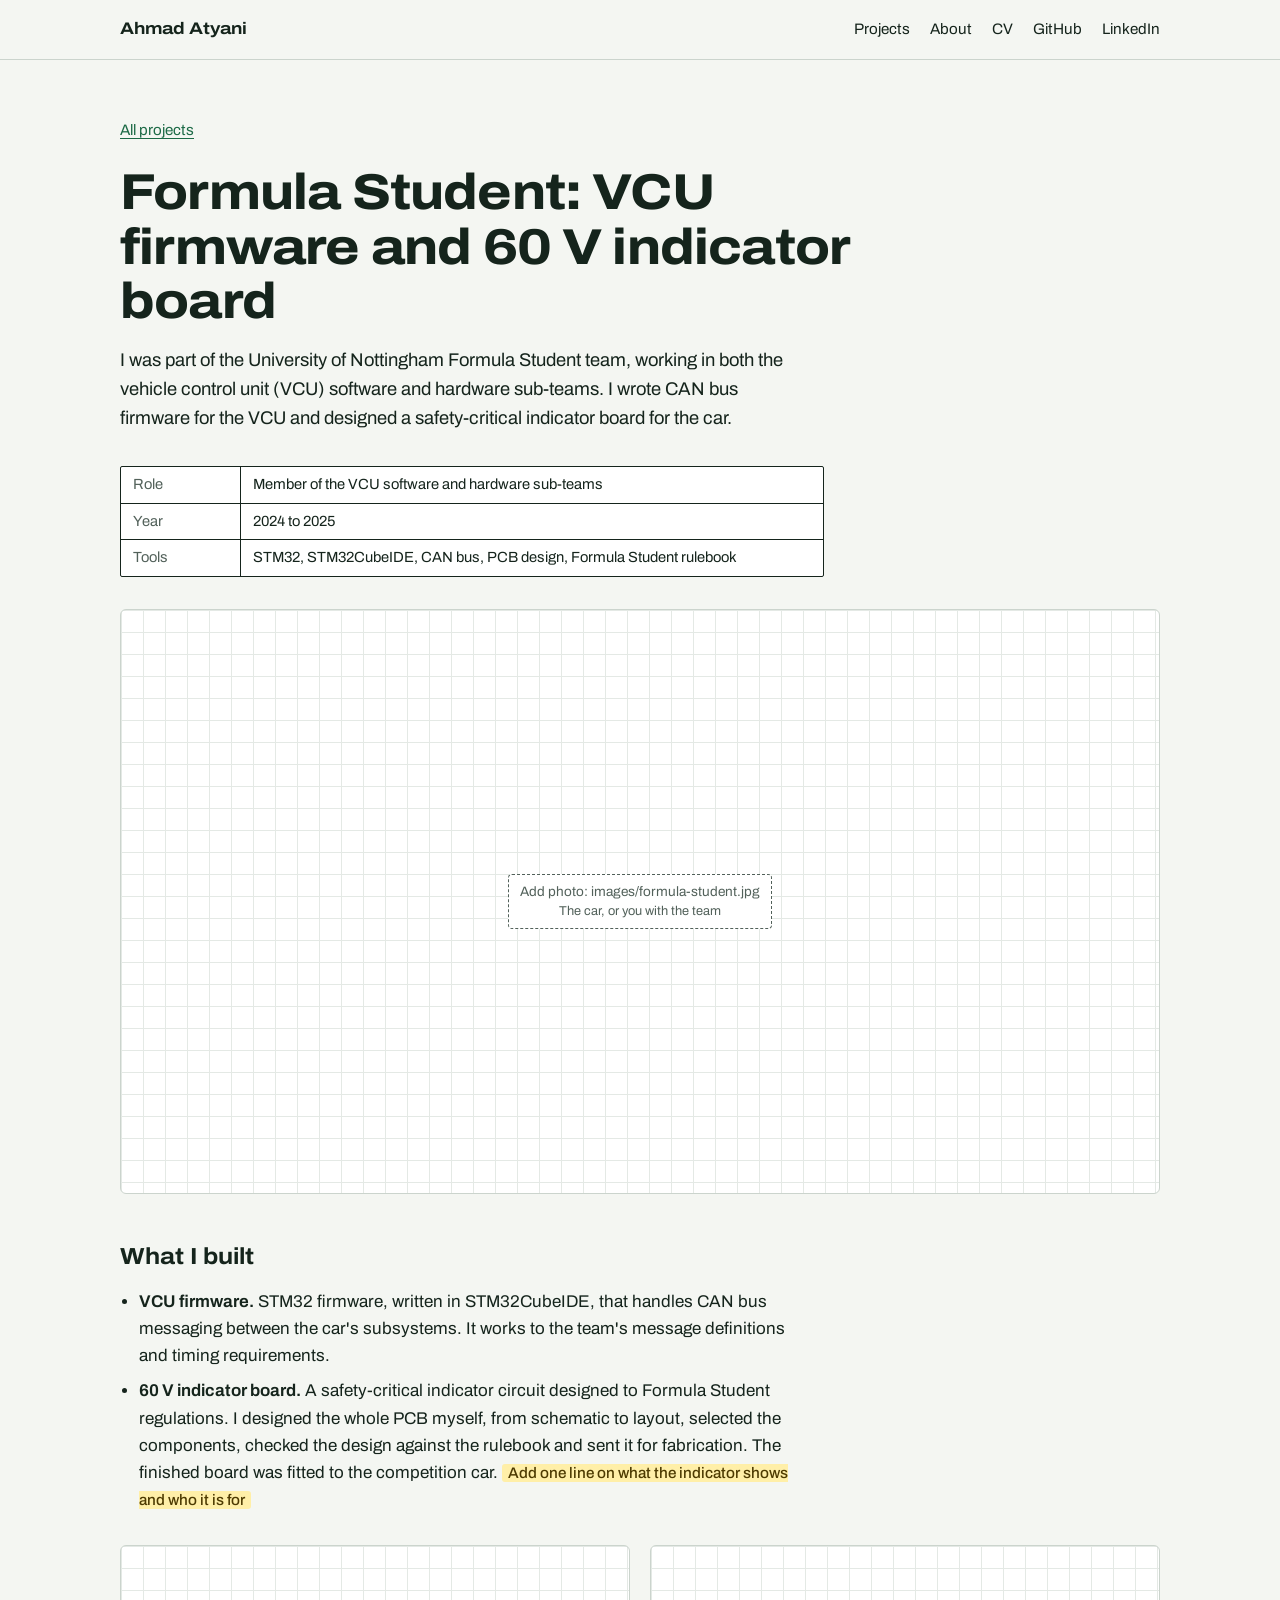
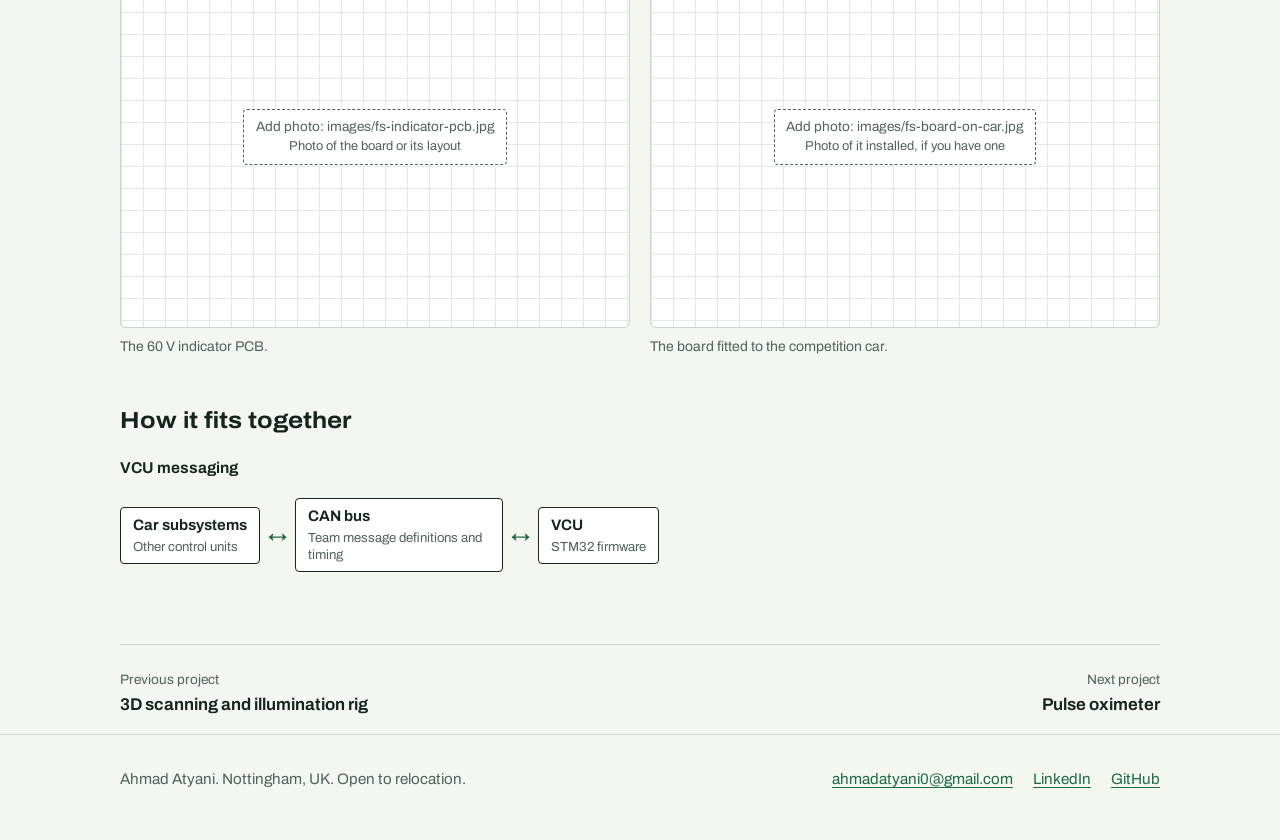
==== projects/formula-student.html @ e2ed50bc "Add files via upload" ====
<!doctype html>
<html lang="en-GB">
<head>
<meta charset="utf-8">
<meta name="viewport" content="width=device-width, initial-scale=1">
<title>Formula Student: VCU firmware and 60 V indicator board | Ahmad Atyani</title>
<meta name="description" content="CAN bus firmware for the vehicle control unit, and a safety-critical 60 V indicator PCB I designed that was fitted to the competition car.">
<link rel="icon" href="data:image/svg+xml,%3Csvg xmlns='http://www.w3.org/2000/svg' viewBox='0 0 32 32'%3E%3Crect width='32' height='32' rx='6' fill='%231C6A46'/%3E%3Ctext x='16' y='21.5' font-family='Arial,sans-serif' font-size='15' font-weight='700' text-anchor='middle' fill='white'%3EAA%3C/text%3E%3C/svg%3E">
<link rel="preconnect" href="https://fonts.googleapis.com">
<link rel="preconnect" href="https://fonts.gstatic.com" crossorigin>
<link rel="stylesheet" href="https://fonts.googleapis.com/css2?family=Archivo:wdth,wght@62..125,100..900&amp;display=swap">
<link rel="stylesheet" href="../style.css">
</head>
<body>
<a class="skip" href="#main">Skip to content</a>
<header class="site-head">
  <div class="wrap">
    <a class="brand" href="../index.html">Ahmad Atyani</a>
    <nav aria-label="Main">
      <ul class="nav">
        <li><a href="../index.html#projects">Projects</a></li>
        <li><a href="../index.html#about">About</a></li>
        <li><a href="../cv.pdf">CV</a></li>
        <li><a href="https://github.com/YOUR-USERNAME">GitHub</a></li>
        <li><a href="https://www.linkedin.com/in/ahmadatyani">LinkedIn</a></li>
      </ul>
    </nav>
  </div>
</header>
<main id="main">

<article class="project">
  <header class="project-head">
    <div class="wrap">
      <a class="back" href="../index.html#projects">All projects</a>
      <h1>Formula Student: VCU firmware and 60 V indicator board</h1>
      <p class="lead">I was part of the University of Nottingham Formula Student team, working in both the vehicle control unit (VCU) software and hardware sub-teams. I wrote CAN bus firmware for the VCU and designed a safety-critical indicator board for the car.</p>
      <dl class="tblock"><dt>Role</dt><dd>Member of the VCU software and hardware sub-teams</dd><dt>Year</dt><dd>2024 to 2025</dd><dt>Tools</dt><dd>STM32, STM32CubeIDE, CAN bus, PCB design, Formula Student rulebook</dd></dl>
    </div>
  </header>
  <div class="wrap">
    <figure class="fig hero-fig"><div class="shot" style="--ar:16/9"><img src="../images/formula-student.jpg" alt="Formula Student VCU and 60 V indicator board" onerror="this.parentElement.classList.add('missing');this.remove()"><div class="ph"><span>Add photo: images/formula-student.jpg<small>The car, or you with the team</small></span></div></div></figure>
    <div class="prose">

<h2>What I built</h2>
<ul>
  <li><strong>VCU firmware.</strong> STM32 firmware, written in STM32CubeIDE, that handles CAN bus messaging
  between the car's subsystems. It works to the team's message definitions and timing requirements.</li>
  <li><strong>60 V indicator board.</strong> A safety-critical indicator circuit designed to Formula Student
  regulations. I designed the whole PCB myself, from schematic to layout, selected the components, checked the
  design against the rulebook and sent it for fabrication. The finished board was fitted to the competition car.
  <mark class="todo">Add one line on what the indicator shows and who it is for</mark></li>
</ul>
<div class="figs">
  <figure class="fig"><div class="shot" style="--ar:4/3"><img src="../images/fs-indicator-pcb.jpg" alt="The 60 V indicator PCB" loading="lazy" onerror="this.parentElement.classList.add('missing');this.remove()"><div class="ph"><span>Add photo: images/fs-indicator-pcb.jpg<small>Photo of the board or its layout</small></span></div></div><figcaption>The 60 V indicator PCB.</figcaption></figure>
  <figure class="fig"><div class="shot" style="--ar:4/3"><img src="../images/fs-board-on-car.jpg" alt="The indicator board fitted to the car" loading="lazy" onerror="this.parentElement.classList.add('missing');this.remove()"><div class="ph"><span>Add photo: images/fs-board-on-car.jpg<small>Photo of it installed, if you have one</small></span></div></div><figcaption>The board fitted to the competition car.</figcaption></figure>
</div>
<h2>How it fits together</h2>
<div class="diagram"><p class="chain-label">VCU messaging</p><ol class="chain two-way"><li><div class="node"><b>Car subsystems</b><span>Other control units</span></div></li><li><div class="node"><b>CAN bus</b><span>Team message definitions and timing</span></div></li><li><div class="node"><b>VCU</b><span>STM32 firmware</span></div></li></ol></div>

    </div>
    <nav class="pager" aria-label="More projects"><a href="scanning-rig.html"><small>Previous project</small>3D scanning and illumination rig</a><a class="next" href="pulse-oximeter.html"><small>Next project</small>Pulse oximeter</a></nav>
  </div>
</article>
</main>
<footer class="site-foot">
  <div class="wrap">
    <p>Ahmad Atyani. Nottingham, UK. Open to relocation.</p>
    <p class="foot-links">
      <a href="mailto:ahmadatyani0@gmail.com">ahmadatyani0@gmail.com</a>
      <a href="https://www.linkedin.com/in/ahmadatyani">LinkedIn</a>
      <a href="https://github.com/YOUR-USERNAME">GitHub</a>
    </p>
  </div>
</footer>
</body>
</html>
---- style.css ----
/* Ahmad Atyani portfolio
   Palette: drawing-paper white, solder-mask green, ink.
   Signature element: the title block (like the one on an engineering drawing) on every project. */

:root {
  --paper: #F4F6F2;
  --surface: #FFFFFF;
  --ink: #15241C;
  --muted: #52615A;
  --rule: #CBD4CD;
  --grid: #E4E9E5;
  --mask: #1C6A46;
  --mask-tint: #DDEDE3;
  --on-mask: #FFFFFF;
  --todo-bg: #FFEFA8;
  --todo-ink: #4D3A00;
  --wrap: 1080px;
  color-scheme: light dark;
}

@media (prefers-color-scheme: dark) {
  :root {
    --paper: #0D1510;
    --surface: #132019;
    --ink: #E3EBE5;
    --muted: #9BAAA2;
    --rule: #2C3C33;
    --grid: #1A2820;
    --mask: #74CC9C;
    --mask-tint: #173024;
    --on-mask: #0D1510;
    --todo-bg: #4B3C05;
    --todo-ink: #FFE7A0;
  }
}

*, *::before, *::after { box-sizing: border-box; }
html { -webkit-text-size-adjust: 100%; scroll-padding-top: 1rem; }

body {
  margin: 0;
  background: var(--paper);
  color: var(--ink);
  font-family: "Archivo", system-ui, -apple-system, "Segoe UI", sans-serif;
  font-size: 1.0625rem;
  line-height: 1.6;
}

img { display: block; max-width: 100%; }

a { color: var(--mask); text-underline-offset: 0.18em; text-decoration-thickness: 1px; }
a:hover { text-decoration-thickness: 2px; }
:focus-visible { outline: 2px solid var(--mask); outline-offset: 3px; border-radius: 2px; }

.wrap { max-width: var(--wrap); margin: 0 auto; padding: 0 1.25rem; }

.skip { position: absolute; left: -9999px; }
.skip:focus { left: 1rem; top: 1rem; z-index: 10; background: var(--surface); padding: 0.5rem 0.75rem; }

mark.todo {
  background: var(--todo-bg);
  color: var(--todo-ink);
  padding: 0.05rem 0.35rem;
  border-radius: 3px;
  font-size: 0.9em;
  font-weight: 500;
}

/* Header and footer */

.site-head { border-bottom: 1px solid var(--rule); }
.site-head .wrap {
  display: flex;
  flex-wrap: wrap;
  align-items: baseline;
  justify-content: space-between;
  gap: 0.5rem 1.5rem;
  padding-top: 1rem;
  padding-bottom: 1rem;
}
.brand {
  color: var(--ink);
  text-decoration: none;
  font-weight: 700;
  font-stretch: 115%;
  font-size: 1.05rem;
}
.nav { display: flex; flex-wrap: wrap; gap: 0.25rem 1.25rem; margin: 0; padding: 0; list-style: none; font-size: 0.95rem; }
.nav a { color: var(--ink); text-decoration: none; }
.nav a:hover { color: var(--mask); text-decoration: underline; }

.site-foot { border-top: 1px solid var(--rule); padding: 2rem 0 3rem; color: var(--muted); font-size: 0.95rem; }
.site-foot .wrap { display: flex; flex-wrap: wrap; justify-content: space-between; gap: 0.5rem 2rem; }
.site-foot p { margin: 0; }
.foot-links { display: flex; flex-wrap: wrap; gap: 0.25rem 1.25rem; }

/* Hero */

.hero { padding: clamp(3rem, 9vw, 6.5rem) 0 clamp(2.5rem, 6vw, 4rem); }
.hero h1 {
  margin: 0 0 1.5rem;
  max-width: 19ch;
  font-size: clamp(2.15rem, 5.4vw, 3.9rem);
  line-height: 1.06;
  font-weight: 760;
  font-stretch: 112%;
  letter-spacing: -0.018em;
}
.hero .intro { margin: 0 0 0.6rem; max-width: 58ch; font-size: 1.15rem; }
.hero .where { margin: 0 0 1.75rem; color: var(--muted); }

.actions { display: flex; flex-wrap: wrap; gap: 0.75rem; }
.btn {
  display: inline-block;
  padding: 0.6rem 1.1rem;
  border: 1.5px solid var(--ink);
  border-radius: 4px;
  color: var(--ink);
  text-decoration: none;
  font-weight: 600;
}
.btn:hover { background: var(--surface); }
.btn.primary { background: var(--mask); border-color: var(--mask); color: var(--on-mask); }
.btn.primary:hover { filter: brightness(1.08); }

/* Sections */

.section { padding: clamp(2.5rem, 6vw, 4rem) 0; border-top: 1px solid var(--rule); }
.section h2 {
  margin: 0 0 1.75rem;
  font-size: 1.75rem;
  line-height: 1.2;
  font-weight: 720;
  font-stretch: 112%;
  letter-spacing: -0.01em;
}

/* Images, with a drafting-grid placeholder until the photo is added */

.shot {
  position: relative;
  overflow: hidden;
  border: 1px solid var(--rule);
  border-radius: 6px;
  background: var(--surface);
}
.shot img { width: 100%; aspect-ratio: var(--ar, 16/10); object-fit: cover; }
.shot .ph { display: none; }
.shot.missing {
  aspect-ratio: var(--ar, 16/10);
  background-image:
    linear-gradient(var(--grid) 1px, transparent 1px),
    linear-gradient(90deg, var(--grid) 1px, transparent 1px);
  background-size: 22px 22px;
}
.shot.missing .ph {
  position: absolute;
  inset: 0;
  display: flex;
  align-items: center;
  justify-content: center;
  padding: 1rem;
  text-align: center;
}
.ph span {
  max-width: 22rem;
  padding: 0.45rem 0.7rem;
  border: 1px dashed var(--muted);
  border-radius: 4px;
  background: var(--surface);
  color: var(--muted);
  font-size: 0.85rem;
  line-height: 1.4;
}
.ph small { display: block; margin-top: 0.15rem; font-size: 0.8rem; }

a.card-img { display: block; color: inherit; }
a.card-img:hover .shot { border-color: var(--mask); }

/* Title block: the one memorable element */

.tblock {
  display: grid;
  grid-template-columns: 7.5rem minmax(0, 1fr);
  margin: 0;
  max-width: 44rem;
  border: 1.5px solid var(--ink);
  border-radius: 2px;
  background: var(--surface);
  font-size: 0.92rem;
  line-height: 1.45;
}
.tblock dt, .tblock dd { margin: 0; padding: 0.45rem 0.75rem; border-bottom: 1px solid var(--ink); }
.tblock dt { border-right: 1px solid var(--ink); color: var(--muted); }
.tblock dt:last-of-type, .tblock dd:last-of-type { border-bottom: 0; }
.tblock.compact { grid-template-columns: 5.75rem minmax(0, 1fr); font-size: 0.85rem; }
.tblock.compact dt, .tblock.compact dd { padding: 0.32rem 0.6rem; }

.status {
  display: inline-block;
  margin-left: 0.6rem;
  padding: 0.1rem 0.55rem;
  border-radius: 999px;
  background: var(--mask-tint);
  color: var(--mask);
  font-size: 0.78rem;
  font-weight: 600;
  font-stretch: 100%;
  letter-spacing: 0;
  vertical-align: 0.3em;
  white-space: nowrap;
}

/* Projects on the homepage */

.feature {
  display: grid;
  grid-template-columns: minmax(0, 1.35fr) minmax(0, 1fr);
  gap: 2rem 2.5rem;
  align-items: center;
  margin-bottom: 3rem;
  padding-bottom: 3rem;
  border-bottom: 1px solid var(--rule);
}
.feature-text h3 {
  margin: 0 0 0.6rem;
  font-size: clamp(1.5rem, 3vw, 2rem);
  line-height: 1.15;
  font-weight: 720;
  font-stretch: 110%;
}
.feature-text > p { margin: 0 0 1.25rem; color: var(--muted); }
.kicker { margin: 0 0 0.4rem; color: var(--mask); font-weight: 600; font-size: 0.95rem; }
.feature-text .kicker { color: var(--mask); margin-bottom: 0.4rem; }
.feature-text .more { margin: 1.25rem 0 0; }
.feature h3 a, .card h3 a { color: var(--ink); text-decoration: none; }
.feature h3 a:hover, .card h3 a:hover { color: var(--mask); text-decoration: underline; }

.grid { display: grid; grid-template-columns: repeat(2, minmax(0, 1fr)); gap: 3rem 2.25rem; }
.card h3 { margin: 1rem 0 0.4rem; font-size: 1.25rem; line-height: 1.25; font-weight: 700; font-stretch: 106%; }
.card > p { margin: 0 0 1rem; color: var(--muted); }

.minor { display: grid; grid-template-columns: repeat(2, minmax(0, 1fr)); gap: 1.25rem 2.5rem; margin: 0; }
.minor div { padding-top: 0.75rem; border-top: 1px solid var(--rule); }
.minor dt { font-weight: 650; }
.minor dd { margin: 0.2rem 0 0; color: var(--muted); font-size: 0.95rem; }

.about { display: grid; grid-template-columns: minmax(0, 1.25fr) minmax(0, 1fr); gap: 1rem 3rem; }
.about-text p { max-width: 62ch; }
.facts { margin: 3.4rem 0 0; }
.facts dt { margin-top: 1rem; font-weight: 650; }
.facts dt:first-child { margin-top: 0; }
.facts dd { margin: 0.15rem 0 0; color: var(--muted); }

/* Project pages */

.project-head { padding: clamp(2rem, 5vw, 3.5rem) 0 2rem; }
.back { display: inline-block; margin-bottom: 1.5rem; font-size: 0.95rem; }
.project-head h1 {
  margin: 0 0 1rem;
  max-width: 24ch;
  font-size: clamp(2rem, 4.6vw, 3.15rem);
  line-height: 1.08;
  font-weight: 760;
  font-stretch: 112%;
  letter-spacing: -0.016em;
}
.lead { margin: 0 0 2rem; max-width: 62ch; font-size: 1.15rem; }

.fig { margin: 0; }
.fig figcaption { margin-top: 0.5rem; color: var(--muted); font-size: 0.875rem; }
.hero-fig { margin-bottom: 1rem; }
.figs { display: grid; grid-template-columns: repeat(2, minmax(0, 1fr)); gap: 1.25rem; margin: 2rem 0 0.5rem; }

.prose > h2 {
  margin: 3rem 0 0.9rem;
  font-size: 1.45rem;
  line-height: 1.25;
  font-weight: 700;
  font-stretch: 110%;
}
.prose > p, .prose > ul { max-width: 68ch; }
.prose > ul { padding-left: 1.2rem; }
.prose li { margin: 0.5rem 0; }
.prose li strong { font-weight: 650; }
.prose .note { color: var(--muted); }
.links { list-style: none; padding-left: 0 !important; }

table.results { width: 100%; max-width: 44rem; border-collapse: collapse; font-size: 0.97rem; }
table.results th, table.results td { padding: 0.6rem 0.75rem 0.6rem 0; border-bottom: 1px solid var(--rule); text-align: left; vertical-align: top; }
table.results th { width: 55%; font-weight: 500; color: var(--muted); }
table.results td { font-weight: 650; font-variant-numeric: tabular-nums; }

/* Block diagrams */

.diagram { margin: 1.25rem 0 1.5rem; }
.chain-label { margin: 0 0 0.6rem; font-weight: 650; font-size: 0.98rem; }
.chain { display: flex; flex-wrap: wrap; align-items: center; row-gap: 0.75rem; margin: 0; padding: 0; list-style: none; }
.chain > li { display: flex; align-items: center; }
.chain > li:not(:last-child)::after { content: "\2192"; padding: 0 0.5rem; color: var(--mask); font-size: 1.2rem; line-height: 1; }
.chain.two-way > li:not(:last-child)::after { content: "\2194"; }
.node {
  max-width: 13rem;
  padding: 0.5rem 0.75rem;
  border: 1.5px solid var(--ink);
  border-radius: 4px;
  background: var(--surface);
  line-height: 1.3;
}
.node b { display: block; font-size: 0.95rem; font-weight: 650; }
.node span { display: block; margin-top: 0.15rem; color: var(--muted); font-size: 0.82rem; }

.pager {
  display: flex;
  flex-wrap: wrap;
  justify-content: space-between;
  gap: 1rem;
  margin-top: 4rem;
  padding: 1.5rem 0 1rem;
  border-top: 1px solid var(--rule);
}
.pager a { text-decoration: none; font-weight: 650; color: var(--ink); }
.pager a:hover { color: var(--mask); text-decoration: underline; }
.pager small { display: block; color: var(--muted); font-weight: 400; font-size: 0.85rem; }
.pager .next { text-align: right; margin-left: auto; }

/* Narrow screens */

@media (max-width: 820px) {
  .feature { grid-template-columns: 1fr; }
  .about { grid-template-columns: 1fr; }
  .facts { margin-top: 0.5rem; }
}

@media (max-width: 680px) {
  .grid, .minor, .figs { grid-template-columns: 1fr; }
  .tblock { grid-template-columns: 6rem minmax(0, 1fr); }
  .chain { flex-direction: column; align-items: flex-start; row-gap: 0; }
  .chain > li { flex-direction: column; align-items: flex-start; }
  .chain > li:not(:last-child)::after { content: "\2193"; padding: 0.3rem 0 0.3rem 1.1rem; }
  .chain.two-way > li:not(:last-child)::after { content: "\2195"; }
  .node { max-width: none; }
  .pager .next { text-align: left; margin-left: 0; }
}
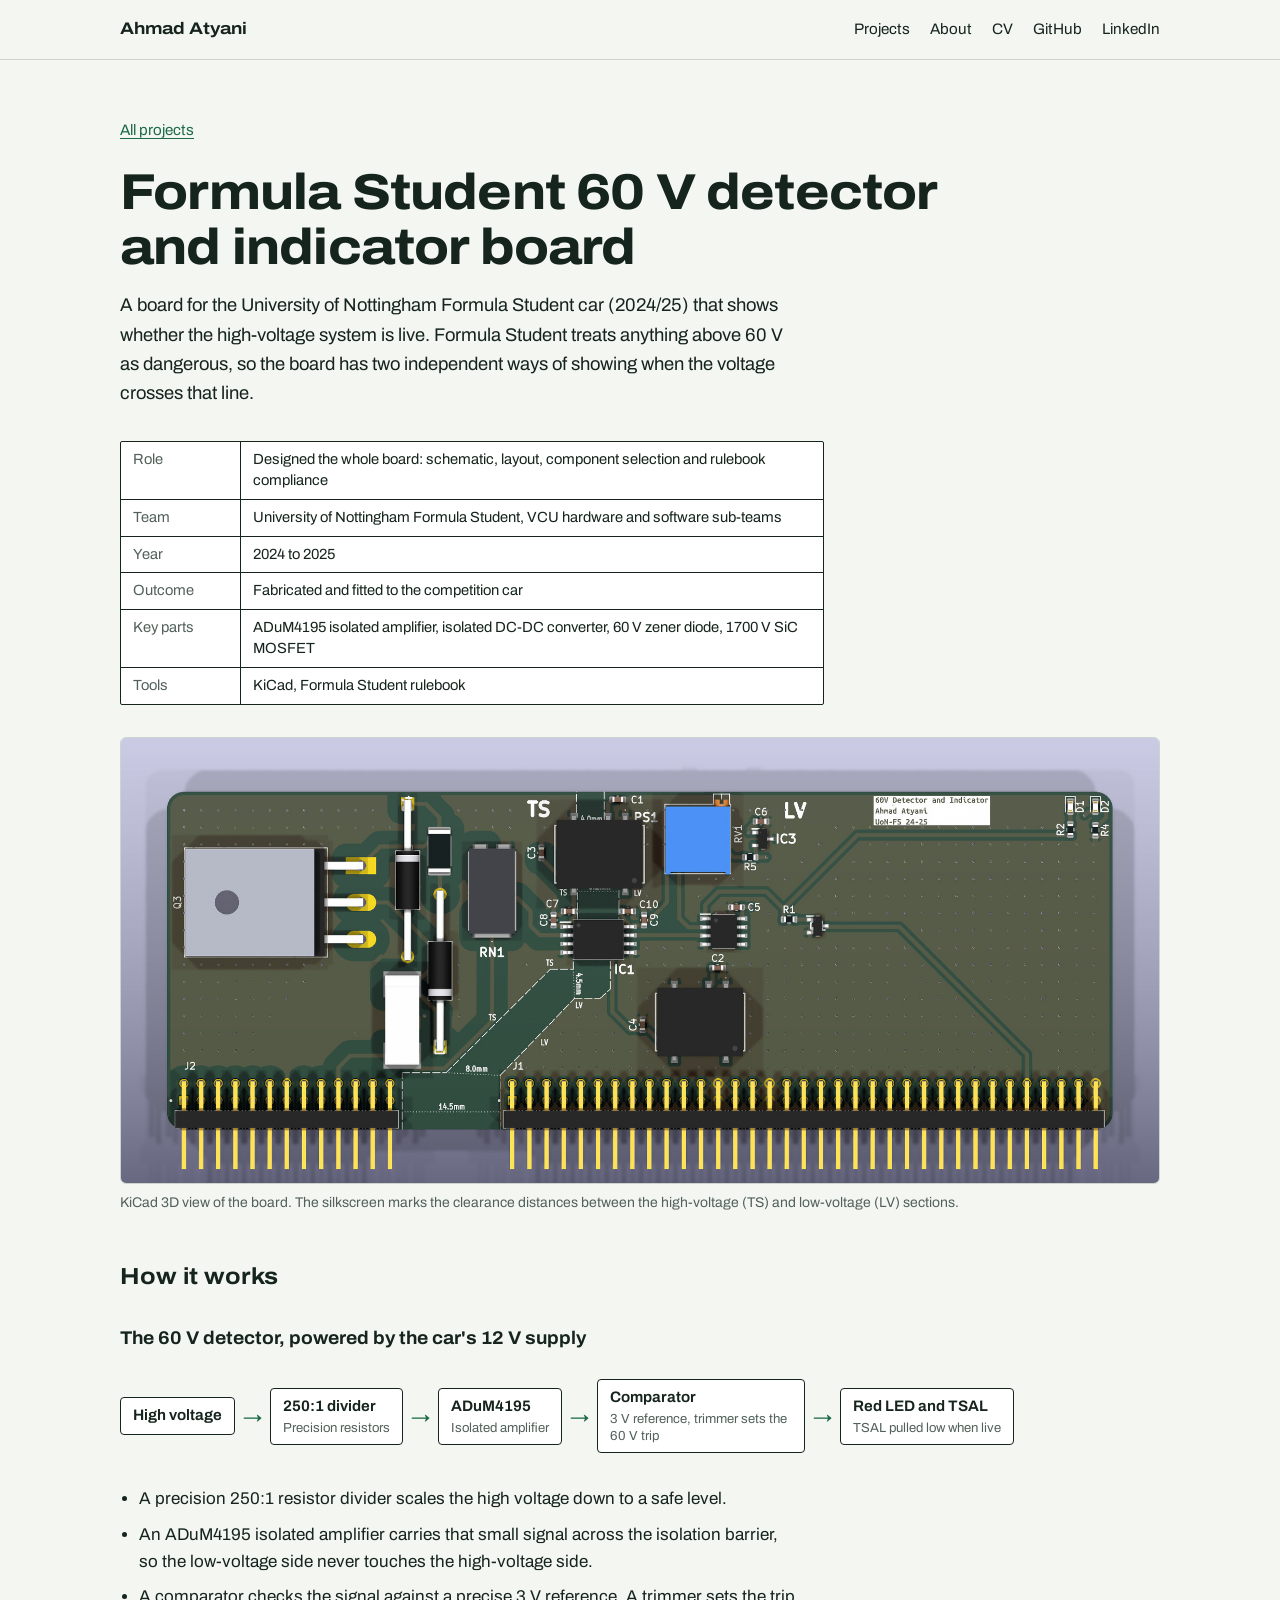
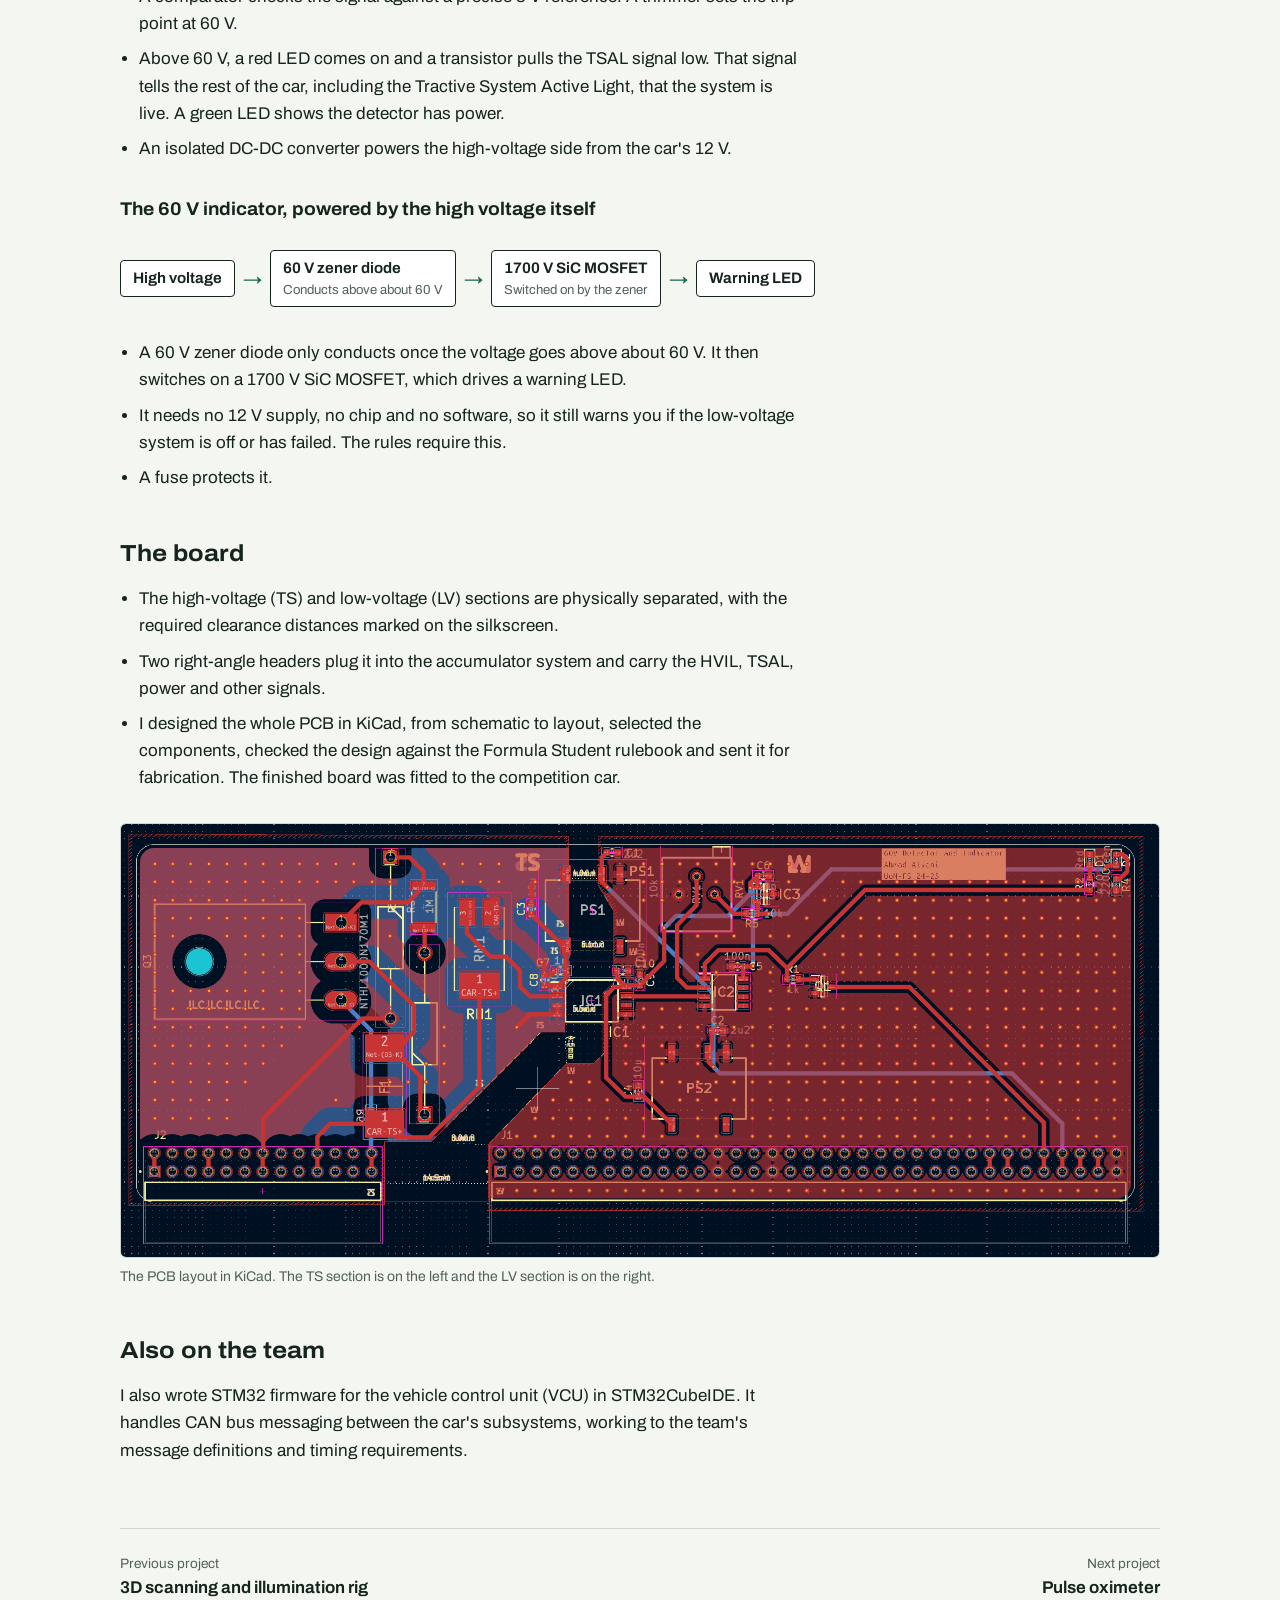
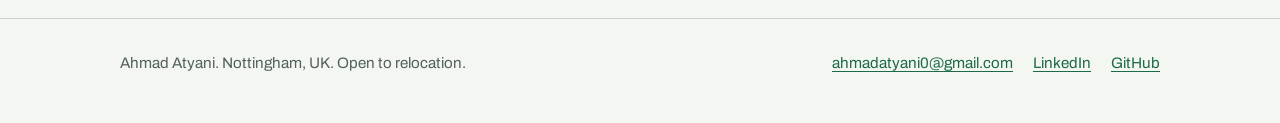
==== commit c2261b35: "Add Formula Student board write-up and images Co-Authored-By: Claude Opus 5.5 <noreply@anthropic.com" ====
--- a/projects/formula-student.html
+++ b/projects/formula-student.html
@@ -3,8 +3,8 @@
 <head>
 <meta charset="utf-8">
 <meta name="viewport" content="width=device-width, initial-scale=1">
-<title>Formula Student: VCU firmware and 60 V indicator board | Ahmad Atyani</title>
-<meta name="description" content="CAN bus firmware for the vehicle control unit, and a safety-critical 60 V indicator PCB I designed that was fitted to the competition car.">
+<title>Formula Student 60&nbsp;V detector and indicator board | Ahmad Atyani</title>
+<meta name="description" content="A board that shows whether the car's high-voltage system is live, with an isolated 60&nbsp;V detector and a backup indicator powered by the high voltage itself. I designed the whole PCB, and it was fitted to the competition car.">
 <link rel="icon" href="data:image/svg+xml,%3Csvg xmlns='http://www.w3.org/2000/svg' viewBox='0 0 32 32'%3E%3Crect width='32' height='32' rx='6' fill='%231C6A46'/%3E%3Ctext x='16' y='21.5' font-family='Arial,sans-serif' font-size='15' font-weight='700' text-anchor='middle' fill='white'%3EAA%3C/text%3E%3C/svg%3E">
 <link rel="preconnect" href="https://fonts.googleapis.com">
 <link rel="preconnect" href="https://fonts.gstatic.com" crossorigin>
@@ -21,7 +21,7 @@
         <li><a href="../index.html#projects">Projects</a></li>
         <li><a href="../index.html#about">About</a></li>
         <li><a href="../cv.pdf">CV</a></li>
-        <li><a href="https://github.com/YOUR-USERNAME">GitHub</a></li>
+        <li><a href="https://github.com/Atyani-04">GitHub</a></li>
         <li><a href="https://www.linkedin.com/in/ahmadatyani">LinkedIn</a></li>
       </ul>
     </nav>
@@ -33,30 +33,53 @@
   <header class="project-head">
     <div class="wrap">
       <a class="back" href="../index.html#projects">All projects</a>
-      <h1>Formula Student: VCU firmware and 60 V indicator board</h1>
-      <p class="lead">I was part of the University of Nottingham Formula Student team, working in both the vehicle control unit (VCU) software and hardware sub-teams. I wrote CAN bus firmware for the VCU and designed a safety-critical indicator board for the car.</p>
-      <dl class="tblock"><dt>Role</dt><dd>Member of the VCU software and hardware sub-teams</dd><dt>Year</dt><dd>2024 to 2025</dd><dt>Tools</dt><dd>STM32, STM32CubeIDE, CAN bus, PCB design, Formula Student rulebook</dd></dl>
+      <h1>Formula Student 60&nbsp;V detector and indicator board</h1>
+      <p class="lead">A board for the University of Nottingham Formula Student car (2024/25) that shows whether the high-voltage system is live. Formula Student treats anything above 60&nbsp;V as dangerous, so the board has two independent ways of showing when the voltage crosses that line.</p>
+      <dl class="tblock"><dt>Role</dt><dd>Designed the whole board: schematic, layout, component selection and rulebook compliance</dd><dt>Team</dt><dd>University of Nottingham Formula Student, VCU hardware and software sub-teams</dd><dt>Year</dt><dd>2024 to 2025</dd><dt>Outcome</dt><dd>Fabricated and fitted to the competition car</dd><dt>Key parts</dt><dd>ADuM4195 isolated amplifier, isolated DC-DC converter, 60&nbsp;V zener diode, 1700&nbsp;V SiC MOSFET</dd><dt>Tools</dt><dd>KiCad, Formula Student rulebook</dd></dl>
     </div>
   </header>
   <div class="wrap">
-    <figure class="fig hero-fig"><div class="shot" style="--ar:16/9"><img src="../images/formula-student.jpg" alt="Formula Student VCU and 60 V indicator board" onerror="this.parentElement.classList.add('missing');this.remove()"><div class="ph"><span>Add photo: images/formula-student.jpg<small>The car, or you with the team</small></span></div></div></figure>
+    <figure class="fig hero-fig"><div class="shot" style="--ar:2164/928"><img src="../images/fs-board-3d.jpg" alt="KiCad 3D view of the 60&nbsp;V detector and indicator board" onerror="this.parentElement.classList.add('missing');this.remove()"><div class="ph"><span>Add photo: images/fs-board-3d.jpg<small>KiCad 3D view of the board</small></span></div></div><figcaption>KiCad 3D view of the board. The silkscreen marks the clearance distances between the high-voltage (TS) and low-voltage (LV) sections.</figcaption></figure>
     <div class="prose">
 
-<h2>What I built</h2>
+<h2>How it works</h2>
+<h3>The 60&nbsp;V detector, powered by the car's 12&nbsp;V supply</h3>
+<div class="diagram"><ol class="chain"><li><div class="node"><b>High voltage</b></div></li><li><div class="node"><b>250:1 divider</b><span>Precision resistors</span></div></li><li><div class="node"><b>ADuM4195</b><span>Isolated amplifier</span></div></li><li><div class="node"><b>Comparator</b><span>3&nbsp;V reference, trimmer sets the 60&nbsp;V trip</span></div></li><li><div class="node"><b>Red LED and TSAL</b><span>TSAL pulled low when live</span></div></li></ol></div>
 <ul>
-  <li><strong>VCU firmware.</strong> STM32 firmware, written in STM32CubeIDE, that handles CAN bus messaging
-  between the car's subsystems. It works to the team's message definitions and timing requirements.</li>
-  <li><strong>60 V indicator board.</strong> A safety-critical indicator circuit designed to Formula Student
-  regulations. I designed the whole PCB myself, from schematic to layout, selected the components, checked the
-  design against the rulebook and sent it for fabrication. The finished board was fitted to the competition car.
-  <mark class="todo">Add one line on what the indicator shows and who it is for</mark></li>
+  <li>A precision 250:1 resistor divider scales the high voltage down to a safe level.</li>
+  <li>An ADuM4195 isolated amplifier carries that small signal across the isolation barrier, so the
+  low-voltage side never touches the high-voltage side.</li>
+  <li>A comparator checks the signal against a precise 3&nbsp;V reference. A trimmer sets the trip point at 60&nbsp;V.</li>
+  <li>Above 60&nbsp;V, a red LED comes on and a transistor pulls the TSAL signal low. That signal tells the rest
+  of the car, including the Tractive System Active Light, that the system is live. A green LED shows the
+  detector has power.</li>
+  <li>An isolated DC-DC converter powers the high-voltage side from the car's 12&nbsp;V.</li>
 </ul>
-<div class="figs">
-  <figure class="fig"><div class="shot" style="--ar:4/3"><img src="../images/fs-indicator-pcb.jpg" alt="The 60 V indicator PCB" loading="lazy" onerror="this.parentElement.classList.add('missing');this.remove()"><div class="ph"><span>Add photo: images/fs-indicator-pcb.jpg<small>Photo of the board or its layout</small></span></div></div><figcaption>The 60 V indicator PCB.</figcaption></figure>
-  <figure class="fig"><div class="shot" style="--ar:4/3"><img src="../images/fs-board-on-car.jpg" alt="The indicator board fitted to the car" loading="lazy" onerror="this.parentElement.classList.add('missing');this.remove()"><div class="ph"><span>Add photo: images/fs-board-on-car.jpg<small>Photo of it installed, if you have one</small></span></div></div><figcaption>The board fitted to the competition car.</figcaption></figure>
+<h3>The 60&nbsp;V indicator, powered by the high voltage itself</h3>
+<div class="diagram"><ol class="chain"><li><div class="node"><b>High voltage</b></div></li><li><div class="node"><b>60&nbsp;V zener diode</b><span>Conducts above about 60&nbsp;V</span></div></li><li><div class="node"><b>1700&nbsp;V SiC MOSFET</b><span>Switched on by the zener</span></div></li><li><div class="node"><b>Warning LED</b></div></li></ol></div>
+<ul>
+  <li>A 60&nbsp;V zener diode only conducts once the voltage goes above about 60&nbsp;V. It then switches on a
+  1700&nbsp;V SiC MOSFET, which drives a warning LED.</li>
+  <li>It needs no 12&nbsp;V supply, no chip and no software, so it still warns you if the low-voltage system is
+  off or has failed. The rules require this.</li>
+  <li>A fuse protects it.</li>
+</ul>
+<h2>The board</h2>
+<ul>
+  <li>The high-voltage (TS) and low-voltage (LV) sections are physically separated, with the required
+  clearance distances marked on the silkscreen.</li>
+  <li>Two right-angle headers plug it into the accumulator system and carry the HVIL, TSAL, power and other
+  signals.</li>
+  <li>I designed the whole PCB in KiCad, from schematic to layout, selected the components, checked the design
+  against the Formula Student rulebook and sent it for fabrication. The finished board was fitted to the
+  competition car.</li>
+</ul>
+<div class="figs single">
+  <figure class="fig"><div class="shot" style="--ar:1916/798"><img src="../images/fs-pcb-layout.png" alt="KiCad PCB layout of the board, with the TS section on the left and the LV section on the right" loading="lazy" onerror="this.parentElement.classList.add('missing');this.remove()"><div class="ph"><span>Add photo: images/fs-pcb-layout.png<small>PCB layout screenshot</small></span></div></div><figcaption>The PCB layout in KiCad. The TS section is on the left and the LV section is on the right.</figcaption></figure>
 </div>
-<h2>How it fits together</h2>
-<div class="diagram"><p class="chain-label">VCU messaging</p><ol class="chain two-way"><li><div class="node"><b>Car subsystems</b><span>Other control units</span></div></li><li><div class="node"><b>CAN bus</b><span>Team message definitions and timing</span></div></li><li><div class="node"><b>VCU</b><span>STM32 firmware</span></div></li></ol></div>
+<h2>Also on the team</h2>
+<p>I also wrote STM32 firmware for the vehicle control unit (VCU) in STM32CubeIDE. It handles CAN bus
+messaging between the car's subsystems, working to the team's message definitions and timing requirements.</p>
 
     </div>
     <nav class="pager" aria-label="More projects"><a href="scanning-rig.html"><small>Previous project</small>3D scanning and illumination rig</a><a class="next" href="pulse-oximeter.html"><small>Next project</small>Pulse oximeter</a></nav>
@@ -69,7 +92,7 @@
     <p class="foot-links">
       <a href="mailto:ahmadatyani0@gmail.com">ahmadatyani0@gmail.com</a>
       <a href="https://www.linkedin.com/in/ahmadatyani">LinkedIn</a>
-      <a href="https://github.com/YOUR-USERNAME">GitHub</a>
+      <a href="https://github.com/Atyani-04">GitHub</a>
     </p>
   </div>
 </footer>
--- a/style.css
+++ b/style.css
@@ -271,6 +271,7 @@
 .fig figcaption { margin-top: 0.5rem; color: var(--muted); font-size: 0.875rem; }
 .hero-fig { margin-bottom: 1rem; }
 .figs { display: grid; grid-template-columns: repeat(2, minmax(0, 1fr)); gap: 1.25rem; margin: 2rem 0 0.5rem; }
+.figs.single { grid-template-columns: 1fr; }
 
 .prose > h2 {
   margin: 3rem 0 0.9rem;
@@ -278,6 +279,13 @@
   line-height: 1.25;
   font-weight: 700;
   font-stretch: 110%;
+}
+.prose > h3 {
+  margin: 2.25rem 0 0.5rem;
+  font-size: 1.15rem;
+  line-height: 1.3;
+  font-weight: 680;
+  font-stretch: 105%;
 }
 .prose > p, .prose > ul { max-width: 68ch; }
 .prose > ul { padding-left: 1.2rem; }
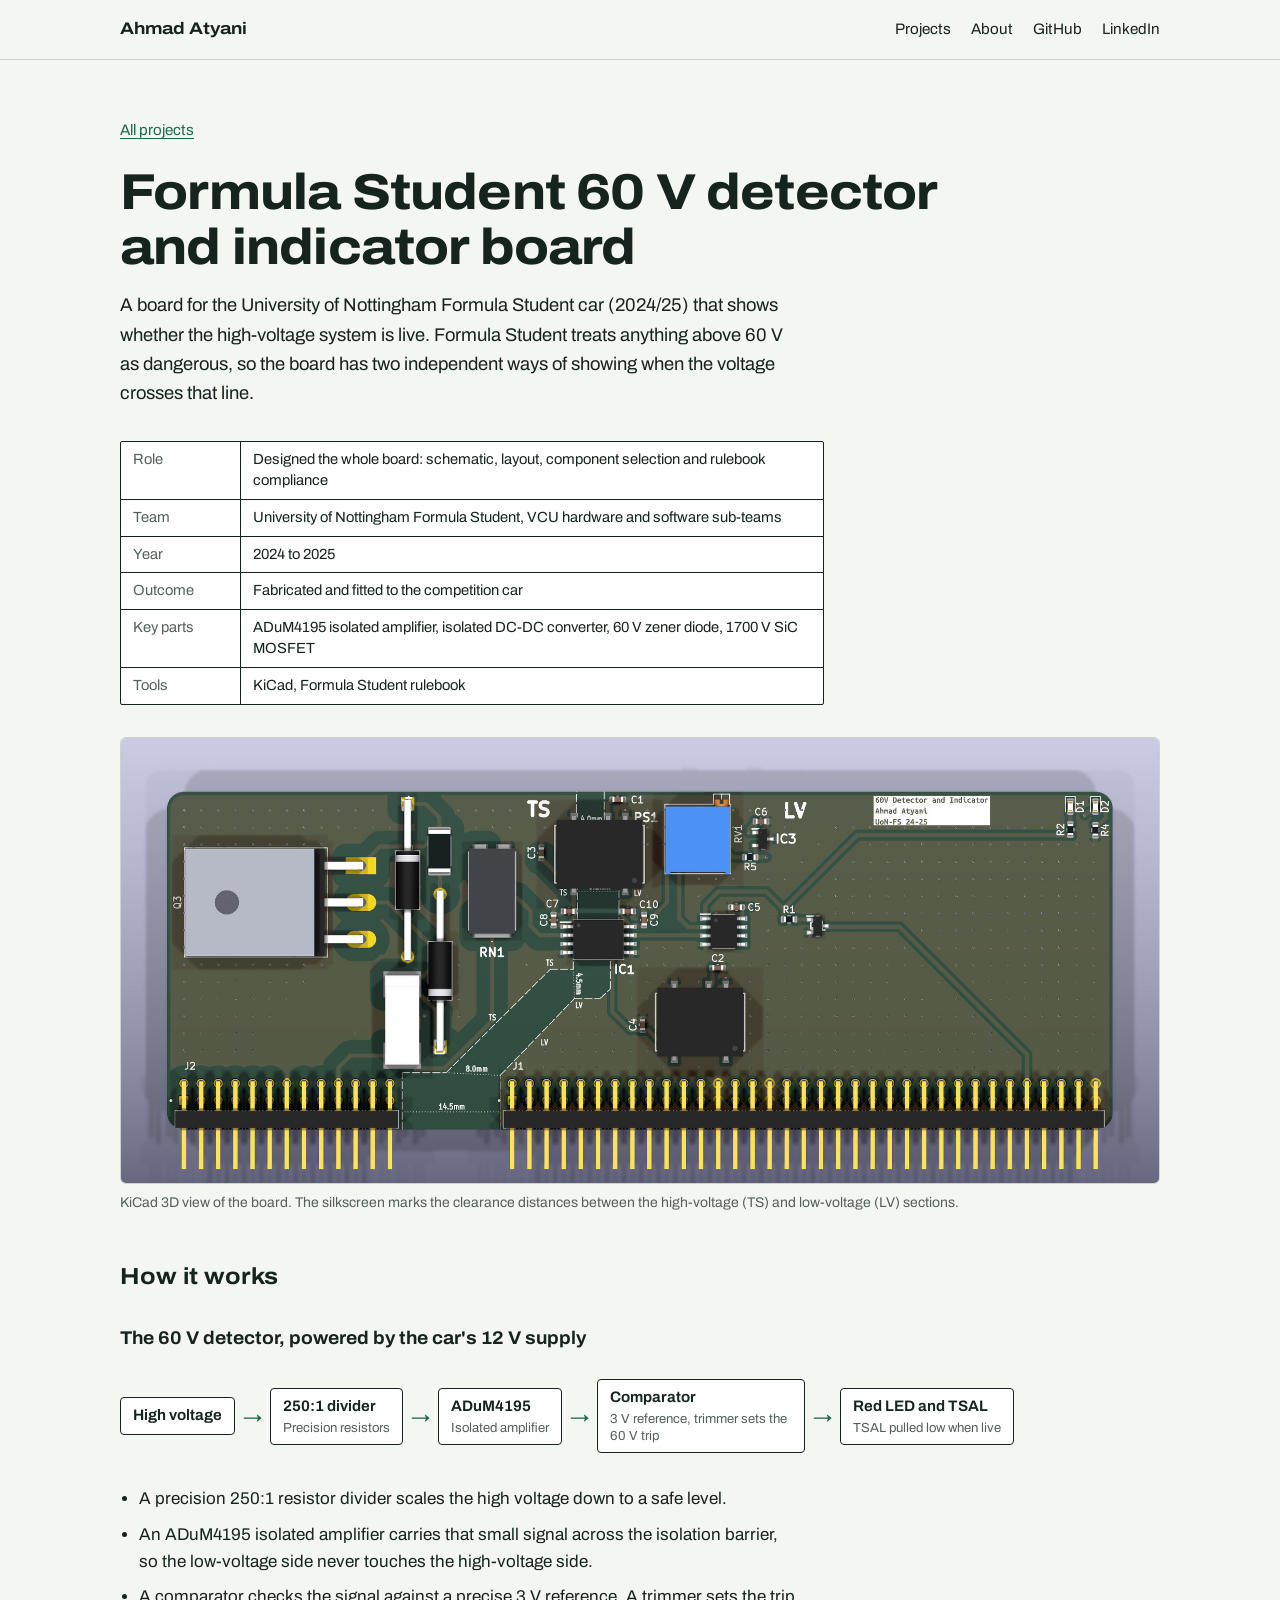
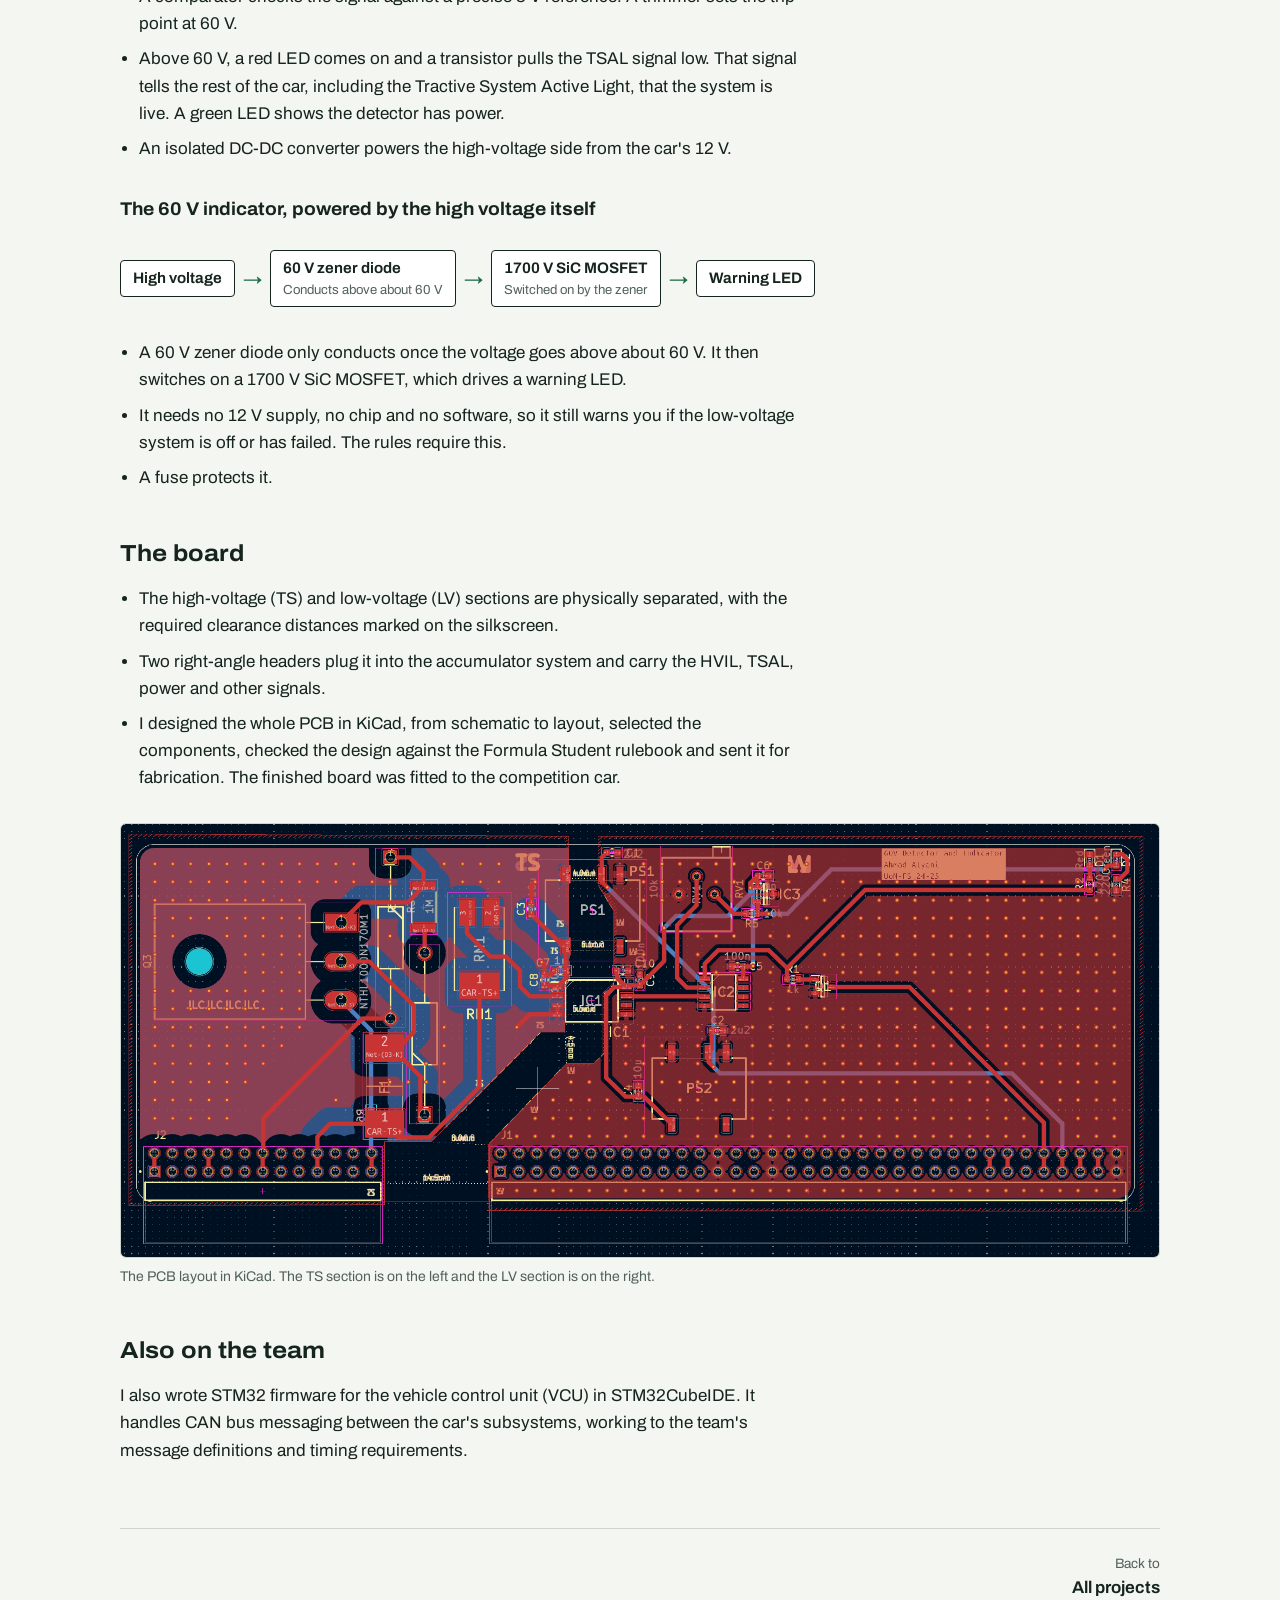
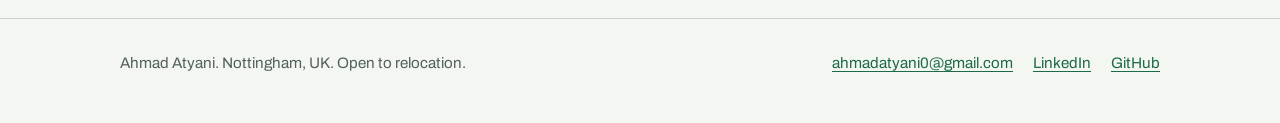
==== commit eca4c478: "Show only finished projects; remove to-do notes and CV link until ready Co-Authored-By: Claude Opus " ====
--- a/projects/formula-student.html
+++ b/projects/formula-student.html
@@ -20,7 +20,7 @@
       <ul class="nav">
         <li><a href="../index.html#projects">Projects</a></li>
         <li><a href="../index.html#about">About</a></li>
-        <li><a href="../cv.pdf">CV</a></li>
+        
         <li><a href="https://github.com/Atyani-04">GitHub</a></li>
         <li><a href="https://www.linkedin.com/in/ahmadatyani">LinkedIn</a></li>
       </ul>
@@ -82,7 +82,7 @@
 messaging between the car's subsystems, working to the team's message definitions and timing requirements.</p>
 
     </div>
-    <nav class="pager" aria-label="More projects"><a href="scanning-rig.html"><small>Previous project</small>3D scanning and illumination rig</a><a class="next" href="pulse-oximeter.html"><small>Next project</small>Pulse oximeter</a></nav>
+    <nav class="pager" aria-label="More projects"><span></span><a class="next" href="../index.html#projects"><small>Back to</small>All projects</a></nav>
   </div>
 </article>
 </main>
--- a/style.css
+++ b/style.css
@@ -222,6 +222,7 @@
   padding-bottom: 3rem;
   border-bottom: 1px solid var(--rule);
 }
+.feature.alone { margin-bottom: 0; padding-bottom: 0; border-bottom: 0; }
 .feature-text h3 {
   margin: 0 0 0.6rem;
   font-size: clamp(1.5rem, 3vw, 2rem);
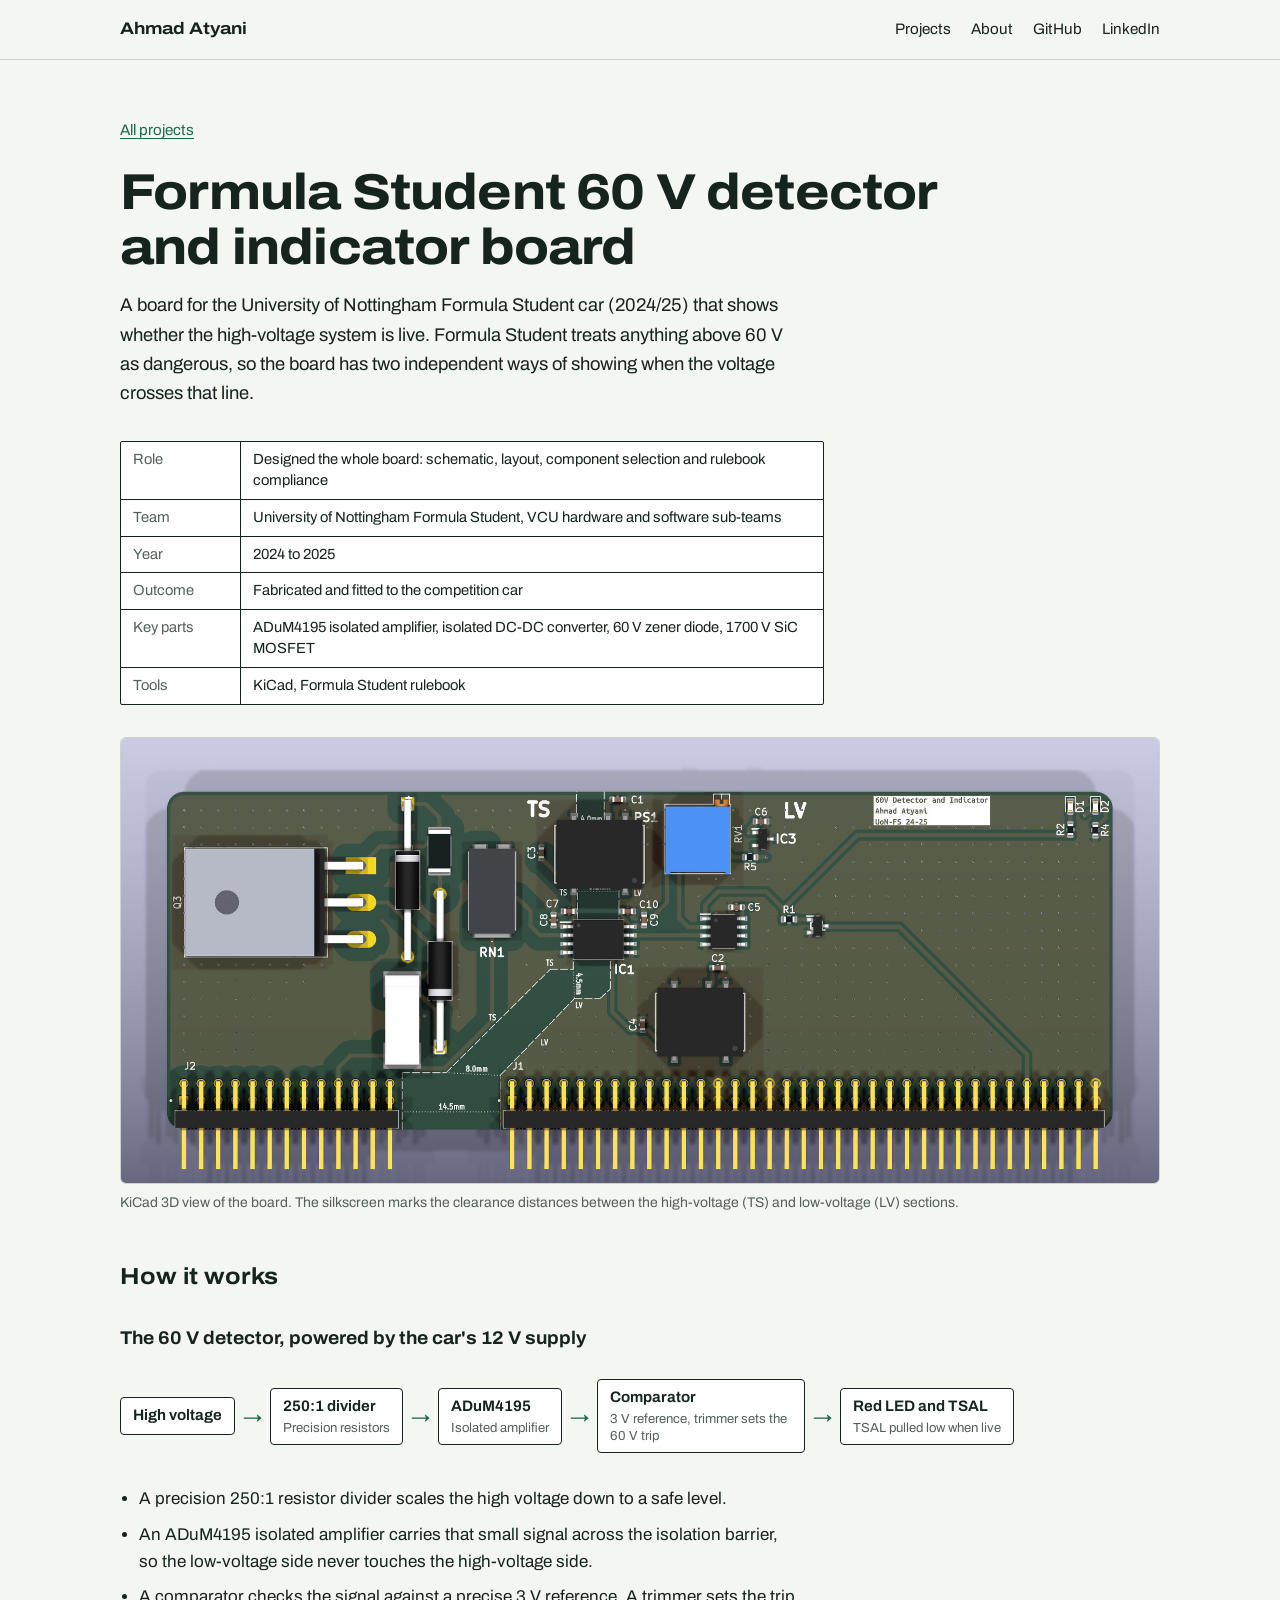
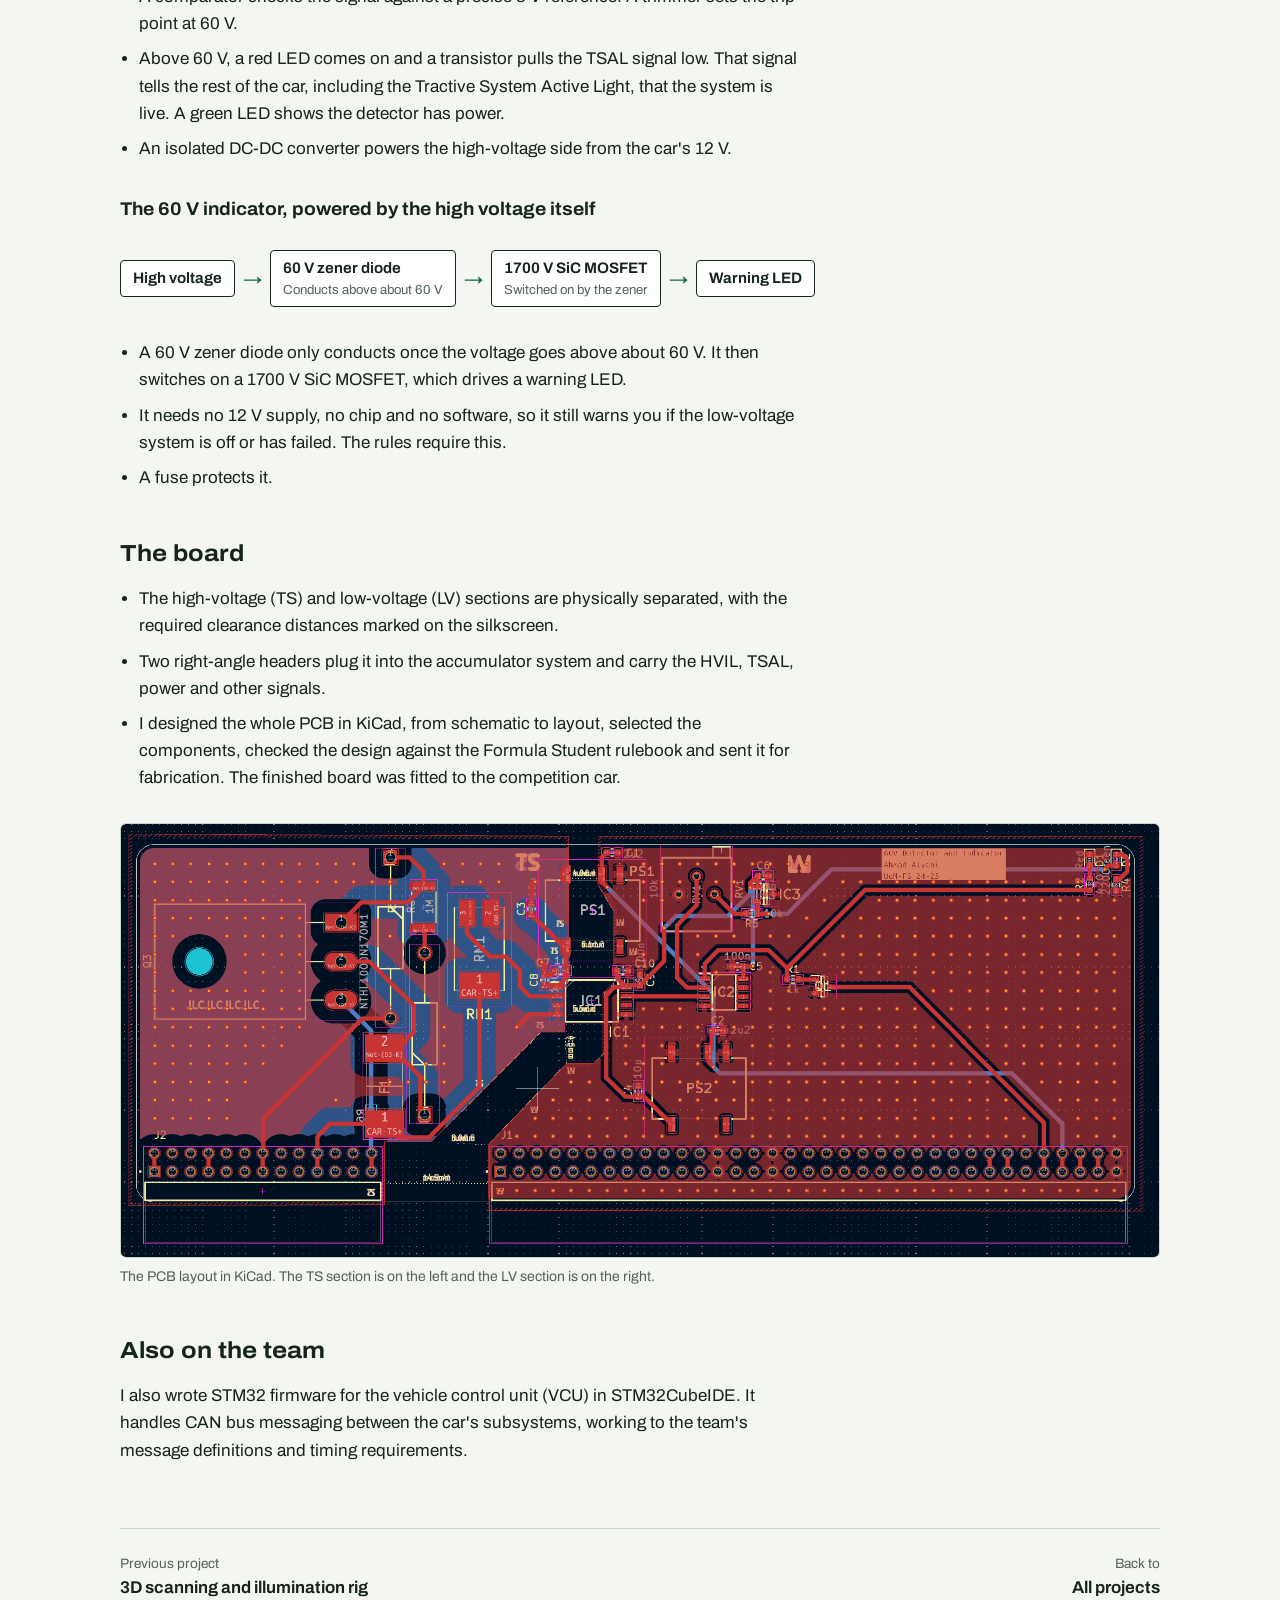
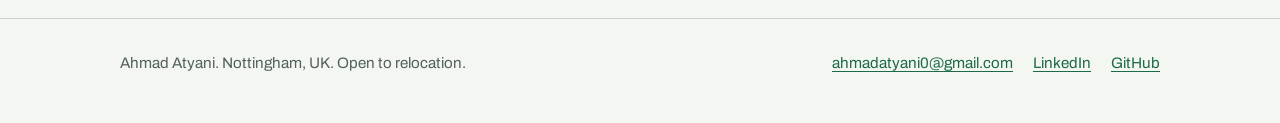
==== commit f1004b3c: "Add final-year scanning rig write-up with dissertation figures Co-Authored-By: Claude Opus 5.5 <nore" ====
--- a/projects/formula-student.html
+++ b/projects/formula-student.html
@@ -82,7 +82,7 @@
 messaging between the car's subsystems, working to the team's message definitions and timing requirements.</p>
 
     </div>
-    <nav class="pager" aria-label="More projects"><span></span><a class="next" href="../index.html#projects"><small>Back to</small>All projects</a></nav>
+    <nav class="pager" aria-label="More projects"><a href="scanning-rig.html"><small>Previous project</small>3D scanning and illumination rig</a><a class="next" href="../index.html#projects"><small>Back to</small>All projects</a></nav>
   </div>
 </article>
 </main>
--- a/style.css
+++ b/style.css
@@ -351,3 +351,5 @@
   .node { max-width: none; }
   .pager .next { text-align: left; margin-left: 0; }
 }
+
+.figs .shot img { object-fit: contain; }
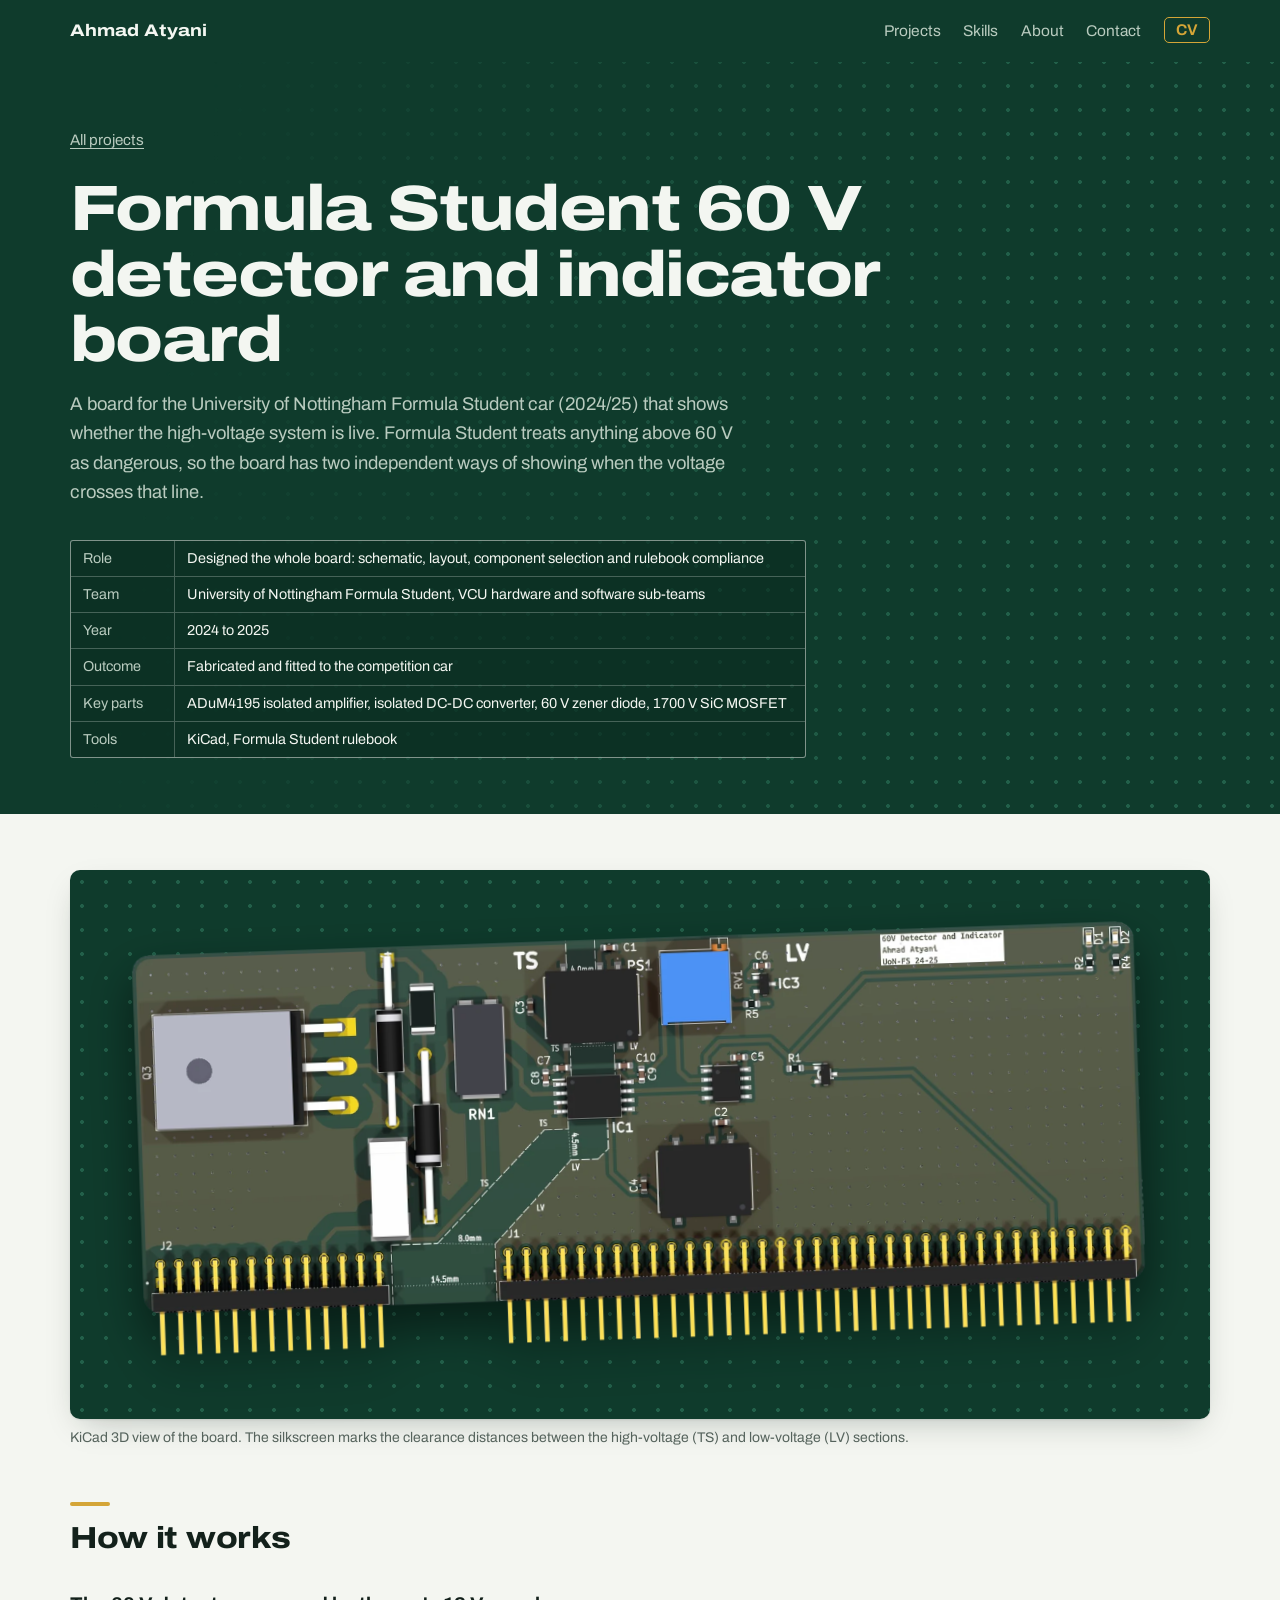
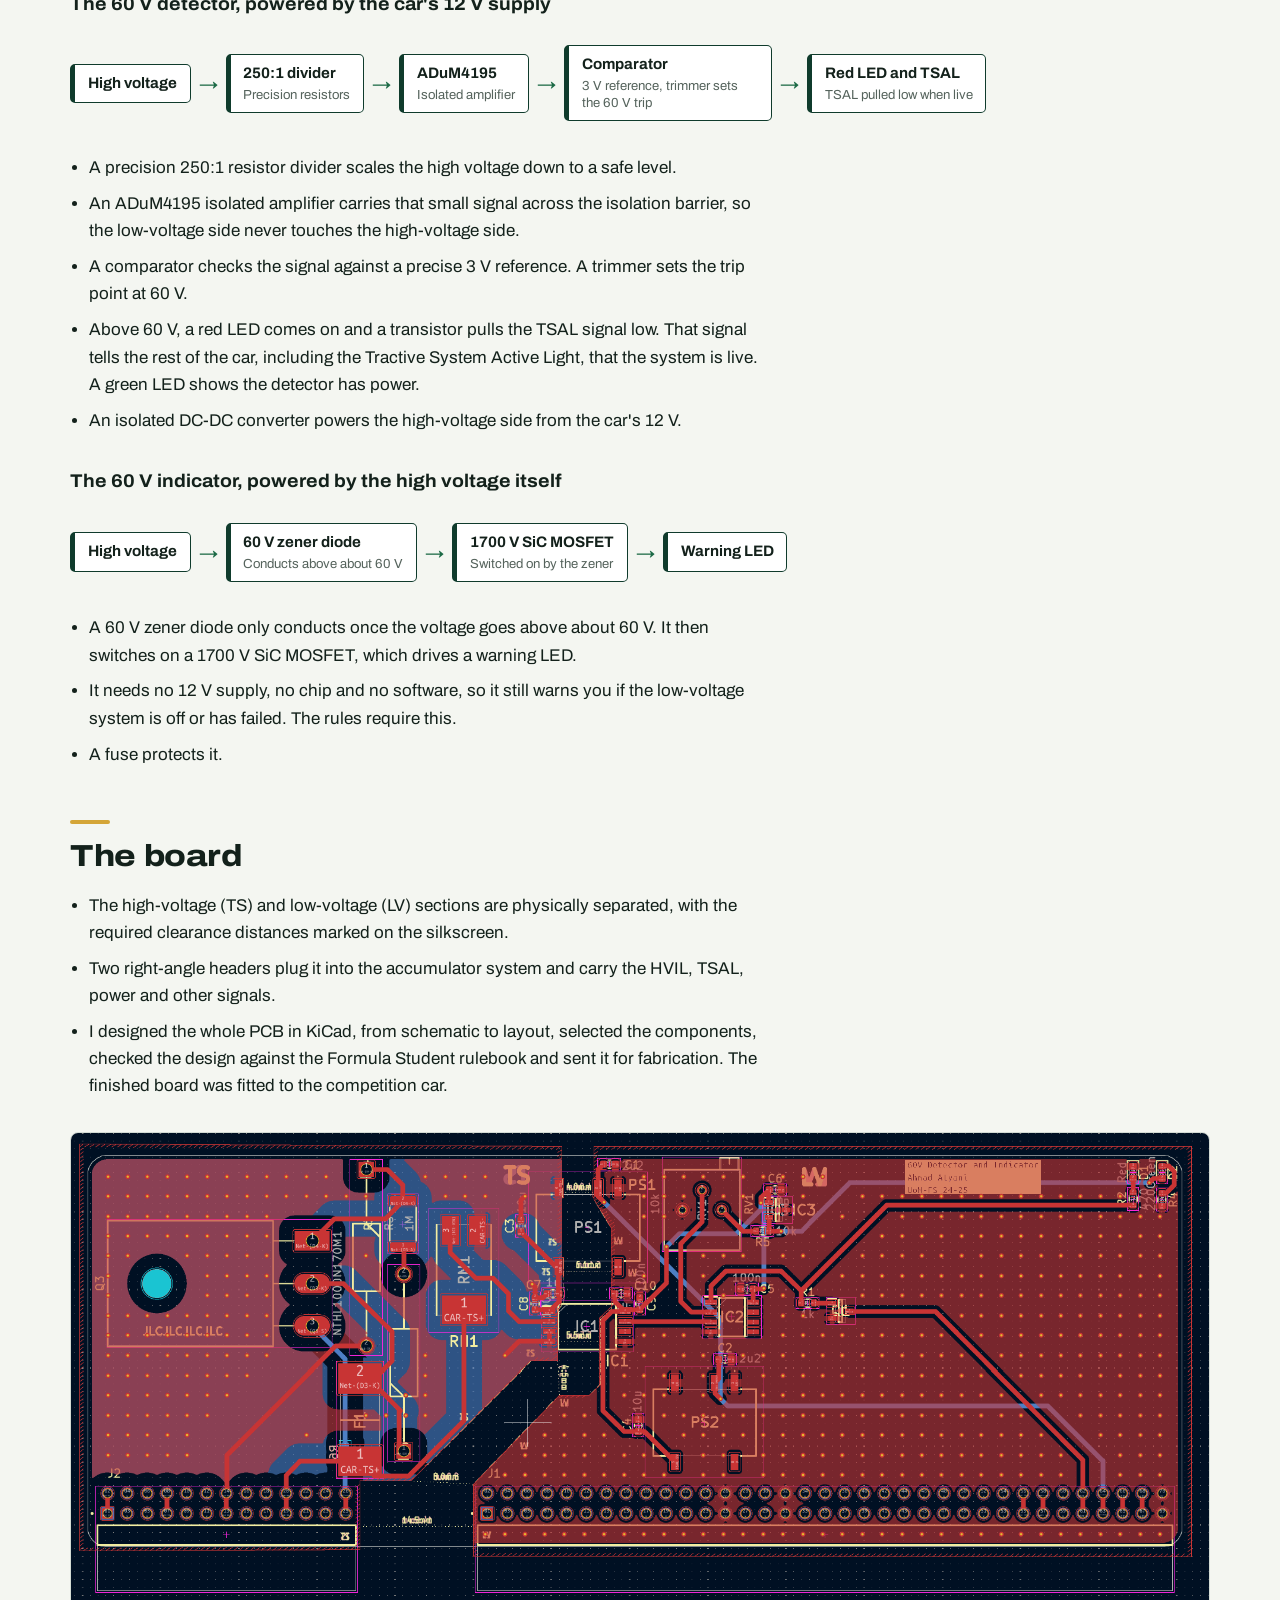
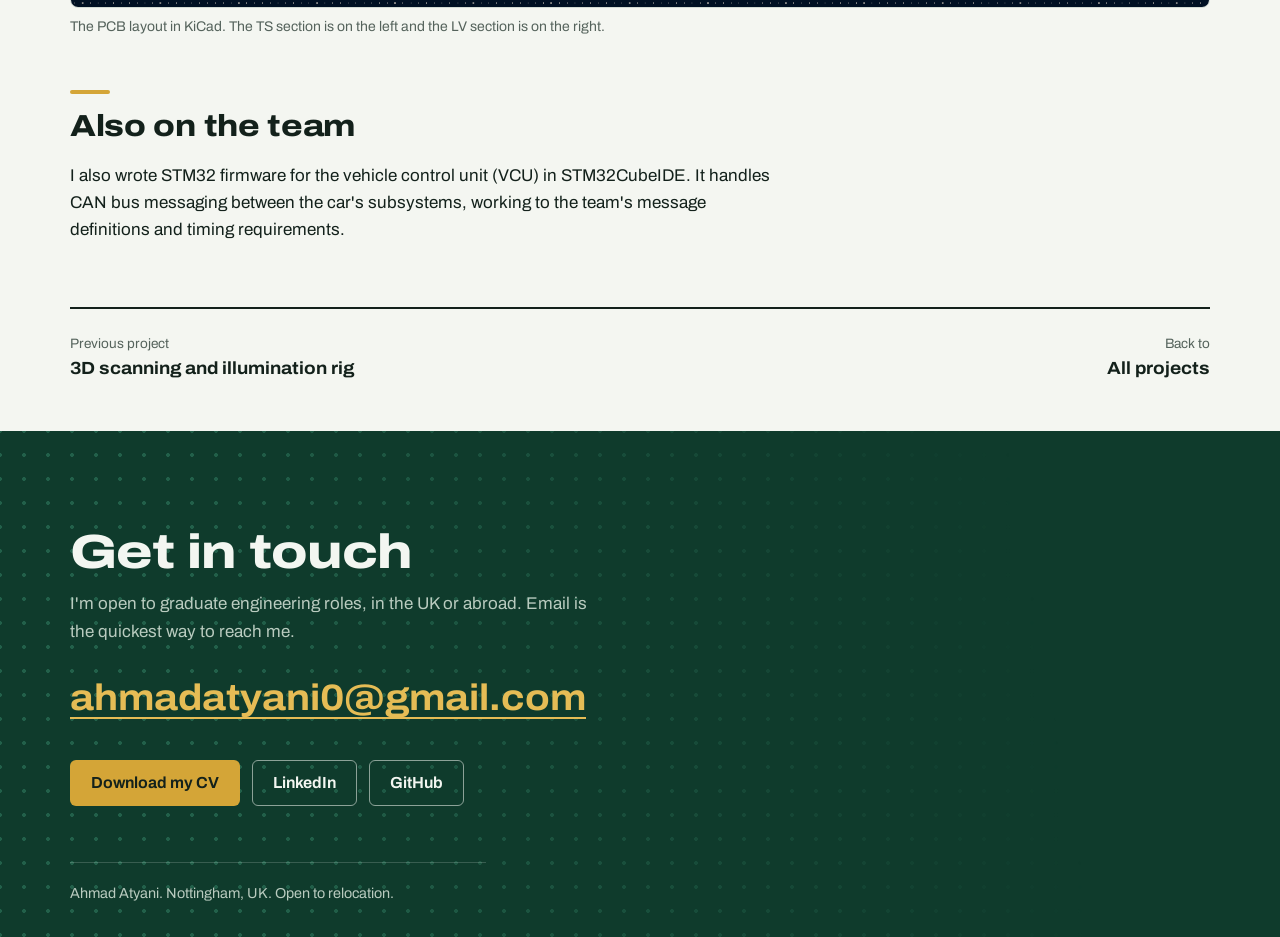
==== commit bd1e302f: "Redesign the site and add the web CV Co-Authored-By: Claude Opus 5.5 <noreply@anthropic.com> Claude-" ====
--- a/projects/formula-student.html
+++ b/projects/formula-student.html
@@ -5,41 +5,41 @@
 <meta name="viewport" content="width=device-width, initial-scale=1">
 <title>Formula Student 60&nbsp;V detector and indicator board | Ahmad Atyani</title>
 <meta name="description" content="A board that shows whether the car's high-voltage system is live, with an isolated 60&nbsp;V detector and a backup indicator powered by the high voltage itself. I designed the whole PCB, and it was fitted to the competition car.">
-<link rel="icon" href="data:image/svg+xml,%3Csvg xmlns='http://www.w3.org/2000/svg' viewBox='0 0 32 32'%3E%3Crect width='32' height='32' rx='6' fill='%231C6A46'/%3E%3Ctext x='16' y='21.5' font-family='Arial,sans-serif' font-size='15' font-weight='700' text-anchor='middle' fill='white'%3EAA%3C/text%3E%3C/svg%3E">
+<meta name="theme-color" content="#0F3B2C">
+<link rel="icon" href="data:image/svg+xml,%3Csvg xmlns='http://www.w3.org/2000/svg' viewBox='0 0 32 32'%3E%3Crect width='32' height='32' rx='7' fill='%230F3B2C'/%3E%3Ccircle cx='9' cy='9' r='2.2' fill='%23D4A537'/%3E%3Ctext x='16' y='22' font-family='Arial,sans-serif' font-size='13' font-weight='700' text-anchor='middle' fill='%23F3F6F1'%3EAA%3C/text%3E%3C/svg%3E">
 <link rel="preconnect" href="https://fonts.googleapis.com">
 <link rel="preconnect" href="https://fonts.gstatic.com" crossorigin>
 <link rel="stylesheet" href="https://fonts.googleapis.com/css2?family=Archivo:wdth,wght@62..125,100..900&amp;display=swap">
 <link rel="stylesheet" href="../style.css">
 </head>
-<body>
+<body class="project-page">
 <a class="skip" href="#main">Skip to content</a>
-<header class="site-head">
+<header class="topbar">
   <div class="wrap">
     <a class="brand" href="../index.html">Ahmad Atyani</a>
     <nav aria-label="Main">
       <ul class="nav">
         <li><a href="../index.html#projects">Projects</a></li>
+        <li><a href="../index.html#skills">Skills</a></li>
         <li><a href="../index.html#about">About</a></li>
-        
-        <li><a href="https://github.com/Atyani-04">GitHub</a></li>
-        <li><a href="https://www.linkedin.com/in/ahmadatyani">LinkedIn</a></li>
+        <li><a href="../index.html#contact">Contact</a></li>
+        <li><a class="nav-cv" href="../cv.pdf">CV</a></li>
       </ul>
     </nav>
   </div>
 </header>
 <main id="main">
-
 <article class="project">
   <header class="project-head">
     <div class="wrap">
       <a class="back" href="../index.html#projects">All projects</a>
       <h1>Formula Student 60&nbsp;V detector and indicator board</h1>
       <p class="lead">A board for the University of Nottingham Formula Student car (2024/25) that shows whether the high-voltage system is live. Formula Student treats anything above 60&nbsp;V as dangerous, so the board has two independent ways of showing when the voltage crosses that line.</p>
-      <dl class="tblock"><dt>Role</dt><dd>Designed the whole board: schematic, layout, component selection and rulebook compliance</dd><dt>Team</dt><dd>University of Nottingham Formula Student, VCU hardware and software sub-teams</dd><dt>Year</dt><dd>2024 to 2025</dd><dt>Outcome</dt><dd>Fabricated and fitted to the competition car</dd><dt>Key parts</dt><dd>ADuM4195 isolated amplifier, isolated DC-DC converter, 60&nbsp;V zener diode, 1700&nbsp;V SiC MOSFET</dd><dt>Tools</dt><dd>KiCad, Formula Student rulebook</dd></dl>
+      <dl class="tblock on-dark"><dt>Role</dt><dd>Designed the whole board: schematic, layout, component selection and rulebook compliance</dd><dt>Team</dt><dd>University of Nottingham Formula Student, VCU hardware and software sub-teams</dd><dt>Year</dt><dd>2024 to 2025</dd><dt>Outcome</dt><dd>Fabricated and fitted to the competition car</dd><dt>Key parts</dt><dd>ADuM4195 isolated amplifier, isolated DC-DC converter, 60&nbsp;V zener diode, 1700&nbsp;V SiC MOSFET</dd><dt>Tools</dt><dd>KiCad, Formula Student rulebook</dd></dl>
     </div>
   </header>
   <div class="wrap">
-    <figure class="fig hero-fig"><div class="shot" style="--ar:2164/928"><img src="../images/fs-board-3d.jpg" alt="KiCad 3D view of the 60&nbsp;V detector and indicator board" onerror="this.parentElement.classList.add('missing');this.remove()"><div class="ph"><span>Add photo: images/fs-board-3d.jpg<small>KiCad 3D view of the board</small></span></div></div><figcaption>KiCad 3D view of the board. The silkscreen marks the clearance distances between the high-voltage (TS) and low-voltage (LV) sections.</figcaption></figure>
+    <figure class="fig hero-fig"><div class="hero-panel"><img src="../images/board-fs.webp" alt="KiCad 3D view of the 60&nbsp;V detector and indicator board"></div><figcaption>KiCad 3D view of the board. The silkscreen marks the clearance distances between the high-voltage (TS) and low-voltage (LV) sections.</figcaption></figure>
     <div class="prose">
 
 <h2>How it works</h2>
@@ -86,15 +86,18 @@
   </div>
 </article>
 </main>
-<footer class="site-foot">
+<section class="contact" id="contact">
   <div class="wrap">
-    <p>Ahmad Atyani. Nottingham, UK. Open to relocation.</p>
-    <p class="foot-links">
-      <a href="mailto:ahmadatyani0@gmail.com">ahmadatyani0@gmail.com</a>
-      <a href="https://www.linkedin.com/in/ahmadatyani">LinkedIn</a>
-      <a href="https://github.com/Atyani-04">GitHub</a>
-    </p>
+    <h2>Get in touch</h2>
+    <p>I'm open to graduate engineering roles, in the UK or abroad. Email is the quickest way to reach me.</p>
+    <a class="mail" href="mailto:ahmadatyani0@gmail.com">ahmadatyani0@gmail.com</a>
+    <div class="actions">
+      <a class="btn gold" href="../cv.pdf">Download my CV</a>
+      <a class="btn line" href="https://www.linkedin.com/in/ahmadatyani">LinkedIn</a>
+      <a class="btn line" href="https://github.com/Atyani-04">GitHub</a>
+    </div>
+    <p class="small">Ahmad Atyani. Nottingham, UK. Open to relocation.</p>
   </div>
-</footer>
+</section>
 </body>
 </html>
--- a/style.css
+++ b/style.css
@@ -1,41 +1,31 @@
 /* Ahmad Atyani portfolio
-   Palette: drawing-paper white, solder-mask green, ink.
-   Signature element: the title block (like the one on an engineering drawing) on every project. */
+   Palette taken from a circuit board: solder-mask green, silkscreen white, ENIG gold pads.
+   One family (Archivo), with its wide cut for display type.
+   Signature details: via-stitching dot field, the drawing-style title block, SMD-pad list markers. */
 
 :root {
-  --paper: #F4F6F2;
+  --mask: #0F3B2C;
+  --mask-deep: #0A2C21;
+  --via: #22604A;
+  --silk: #F3F6F1;
+  --silk-dim: #B9CBBF;
+  --gold: #D4A537;
+  --gold-hi: #E5BC55;
+  --paper: #F4F6F1;
   --surface: #FFFFFF;
-  --ink: #15241C;
-  --muted: #52615A;
-  --rule: #CBD4CD;
-  --grid: #E4E9E5;
-  --mask: #1C6A46;
-  --mask-tint: #DDEDE3;
-  --on-mask: #FFFFFF;
-  --todo-bg: #FFEFA8;
-  --todo-ink: #4D3A00;
-  --wrap: 1080px;
-  color-scheme: light dark;
-}
-
-@media (prefers-color-scheme: dark) {
-  :root {
-    --paper: #0D1510;
-    --surface: #132019;
-    --ink: #E3EBE5;
-    --muted: #9BAAA2;
-    --rule: #2C3C33;
-    --grid: #1A2820;
-    --mask: #74CC9C;
-    --mask-tint: #173024;
-    --on-mask: #0D1510;
-    --todo-bg: #4B3C05;
-    --todo-ink: #FFE7A0;
-  }
+  --band: #E9EEE7;
+  --ink: #13211B;
+  --muted: #55635C;
+  --rule: #D3DBD4;
+  --green: #1C6A46;
+  --wrap: 1180px;
+  --shadow: 0 1px 2px rgba(10, 30, 22, 0.08), 0 12px 32px -12px rgba(10, 30, 22, 0.28);
+  color-scheme: light;
 }
 
 *, *::before, *::after { box-sizing: border-box; }
-html { -webkit-text-size-adjust: 100%; scroll-padding-top: 1rem; }
+html { -webkit-text-size-adjust: 100%; scroll-behavior: smooth; scroll-padding-top: 1rem; }
+@media (prefers-reduced-motion: reduce) { html { scroll-behavior: auto; } }
 
 body {
   margin: 0;
@@ -47,309 +37,401 @@
 }
 
 img { display: block; max-width: 100%; }
-
-a { color: var(--mask); text-underline-offset: 0.18em; text-decoration-thickness: 1px; }
+a { color: var(--green); text-underline-offset: 0.18em; text-decoration-thickness: 1px; }
 a:hover { text-decoration-thickness: 2px; }
-:focus-visible { outline: 2px solid var(--mask); outline-offset: 3px; border-radius: 2px; }
+:focus-visible { outline: 2px solid var(--gold); outline-offset: 3px; border-radius: 3px; }
 
 .wrap { max-width: var(--wrap); margin: 0 auto; padding: 0 1.25rem; }
-
 .skip { position: absolute; left: -9999px; }
-.skip:focus { left: 1rem; top: 1rem; z-index: 10; background: var(--surface); padding: 0.5rem 0.75rem; }
-
-mark.todo {
-  background: var(--todo-bg);
-  color: var(--todo-ink);
-  padding: 0.05rem 0.35rem;
-  border-radius: 3px;
-  font-size: 0.9em;
-  font-weight: 500;
-}
-
-/* Header and footer */
-
-.site-head { border-bottom: 1px solid var(--rule); }
-.site-head .wrap {
+.skip:focus { left: 1rem; top: 1rem; z-index: 20; background: var(--surface); color: var(--ink); padding: 0.5rem 0.75rem; }
+
+/* ---------- Buttons ---------- */
+
+.actions { display: flex; flex-wrap: wrap; gap: 0.75rem; }
+.btn {
+  display: inline-flex;
+  align-items: center;
+  min-height: 2.9rem;
+  padding: 0.65rem 1.25rem;
+  border-radius: 6px;
+  border: 1.5px solid transparent;
+  font-weight: 650;
+  font-size: 1rem;
+  line-height: 1.2;
+  text-decoration: none;
+  transition: background-color 0.15s, border-color 0.15s, color 0.15s;
+}
+.btn.gold { background: var(--gold); color: var(--ink); }
+.btn.gold:hover { background: var(--gold-hi); }
+.btn.line { border-color: rgba(243, 246, 241, 0.55); color: var(--silk); }
+.btn.line:hover { border-color: var(--silk); background: rgba(243, 246, 241, 0.08); }
+.btn.ink { background: var(--ink); color: var(--silk); }
+.btn.ink:hover { background: var(--green); }
+
+/* ---------- Top bar (sits on the green) ---------- */
+
+.topbar { background: var(--mask); color: var(--silk); position: relative; z-index: 2; }
+.topbar .wrap {
   display: flex;
   flex-wrap: wrap;
-  align-items: baseline;
+  align-items: center;
   justify-content: space-between;
   gap: 0.5rem 1.5rem;
-  padding-top: 1rem;
-  padding-bottom: 1rem;
-}
-.brand {
-  color: var(--ink);
-  text-decoration: none;
-  font-weight: 700;
-  font-stretch: 115%;
-  font-size: 1.05rem;
-}
-.nav { display: flex; flex-wrap: wrap; gap: 0.25rem 1.25rem; margin: 0; padding: 0; list-style: none; font-size: 0.95rem; }
-.nav a { color: var(--ink); text-decoration: none; }
-.nav a:hover { color: var(--mask); text-decoration: underline; }
-
-.site-foot { border-top: 1px solid var(--rule); padding: 2rem 0 3rem; color: var(--muted); font-size: 0.95rem; }
-.site-foot .wrap { display: flex; flex-wrap: wrap; justify-content: space-between; gap: 0.5rem 2rem; }
-.site-foot p { margin: 0; }
-.foot-links { display: flex; flex-wrap: wrap; gap: 0.25rem 1.25rem; }
-
-/* Hero */
-
-.hero { padding: clamp(3rem, 9vw, 6.5rem) 0 clamp(2.5rem, 6vw, 4rem); }
-.hero h1 {
-  margin: 0 0 1.5rem;
-  max-width: 19ch;
-  font-size: clamp(2.15rem, 5.4vw, 3.9rem);
-  line-height: 1.06;
-  font-weight: 760;
-  font-stretch: 112%;
-  letter-spacing: -0.018em;
-}
-.hero .intro { margin: 0 0 0.6rem; max-width: 58ch; font-size: 1.15rem; }
-.hero .where { margin: 0 0 1.75rem; color: var(--muted); }
-
-.actions { display: flex; flex-wrap: wrap; gap: 0.75rem; }
-.btn {
-  display: inline-block;
-  padding: 0.6rem 1.1rem;
-  border: 1.5px solid var(--ink);
-  border-radius: 4px;
-  color: var(--ink);
-  text-decoration: none;
-  font-weight: 600;
-}
-.btn:hover { background: var(--surface); }
-.btn.primary { background: var(--mask); border-color: var(--mask); color: var(--on-mask); }
-.btn.primary:hover { filter: brightness(1.08); }
-
-/* Sections */
-
-.section { padding: clamp(2.5rem, 6vw, 4rem) 0; border-top: 1px solid var(--rule); }
-.section h2 {
-  margin: 0 0 1.75rem;
-  font-size: 1.75rem;
-  line-height: 1.2;
-  font-weight: 720;
-  font-stretch: 112%;
-  letter-spacing: -0.01em;
-}
-
-/* Images, with a drafting-grid placeholder until the photo is added */
-
-.shot {
+  padding-top: 1.1rem;
+  padding-bottom: 1.1rem;
+}
+.brand { color: var(--silk); text-decoration: none; font-weight: 750; font-stretch: 118%; font-size: 1.05rem; }
+.nav { display: flex; flex-wrap: wrap; align-items: center; gap: 0.25rem 1.4rem; margin: 0; padding: 0; list-style: none; font-size: 0.97rem; }
+.nav a { color: var(--silk-dim); text-decoration: none; }
+.nav a:hover { color: var(--silk); }
+.nav .nav-cv { color: var(--gold); border: 1.5px solid var(--gold); border-radius: 5px; padding: 0.2rem 0.7rem; font-weight: 650; }
+.nav .nav-cv:hover { background: var(--gold); color: var(--ink); }
+
+/* ---------- Green surfaces with the via-stitching dot field ---------- */
+
+.hero, .project-head, .contact {
   position: relative;
+  background: var(--mask);
+  color: var(--silk);
   overflow: hidden;
-  border: 1px solid var(--rule);
-  border-radius: 6px;
-  background: var(--surface);
-}
-.shot img { width: 100%; aspect-ratio: var(--ar, 16/10); object-fit: cover; }
-.shot .ph { display: none; }
-.shot.missing {
-  aspect-ratio: var(--ar, 16/10);
-  background-image:
-    linear-gradient(var(--grid) 1px, transparent 1px),
-    linear-gradient(90deg, var(--grid) 1px, transparent 1px);
-  background-size: 22px 22px;
-}
-.shot.missing .ph {
+  isolation: isolate;
+}
+.hero::before, .project-head::before, .contact::before {
+  content: "";
   position: absolute;
   inset: 0;
-  display: flex;
+  z-index: -1;
+  background-image: radial-gradient(circle, var(--via) 1.7px, transparent 2.2px);
+  background-size: 24px 24px;
+  background-position: 12px 12px;
+  -webkit-mask-image: linear-gradient(100deg, transparent 15%, #000 75%);
+  mask-image: linear-gradient(100deg, transparent 15%, #000 75%);
+}
+
+/* ---------- Hero ---------- */
+
+.hero { padding: clamp(2rem, 6vw, 4.5rem) 0 0; }
+.hero-grid {
+  display: grid;
+  grid-template-columns: minmax(0, 1fr) minmax(0, 1.05fr);
+  gap: 2rem;
   align-items: center;
-  justify-content: center;
-  padding: 1rem;
-  text-align: center;
-}
-.ph span {
-  max-width: 22rem;
-  padding: 0.45rem 0.7rem;
-  border: 1px dashed var(--muted);
-  border-radius: 4px;
+}
+.hero h1 {
+  margin: 0 0 1.4rem;
+  font-size: clamp(3.4rem, 9.4vw, 7.4rem);
+  line-height: 0.9;
+  font-weight: 820;
+  font-stretch: 125%;
+  letter-spacing: -0.035em;
+  color: var(--silk);
+}
+.hero h1 span { display: block; }
+.tagline {
+  margin: 0 0 1rem;
+  max-width: 24ch;
+  font-size: clamp(1.3rem, 2.3vw, 1.7rem);
+  line-height: 1.3;
+  font-weight: 560;
+  font-stretch: 105%;
+  color: var(--gold-hi);
+}
+.intro { margin: 0 0 2rem; max-width: 46ch; color: var(--silk-dim); font-size: 1.08rem; }
+
+.hero-boards { position: relative; aspect-ratio: 1 / 0.82; }
+.hero-boards img { position: absolute; filter: drop-shadow(0 28px 30px rgba(0, 0, 0, 0.5)); }
+.b-fs { width: 118%; left: -4%; top: 14%; transform: rotate(-7deg); }
+.b-ring { width: 37%; right: 2%; bottom: 0; transform: rotate(9deg); }
+@media (prefers-reduced-motion: no-preference) {
+  .b-fs { animation: lift-fs 0.9s cubic-bezier(0.2, 0.7, 0.2, 1) both; }
+  .b-ring { animation: lift-ring 0.9s 0.18s cubic-bezier(0.2, 0.7, 0.2, 1) both; }
+  @keyframes lift-fs { from { opacity: 0; transform: translateY(26px) rotate(-3deg); } }
+  @keyframes lift-ring { from { opacity: 0; transform: translateY(26px) rotate(18deg); } }
+}
+
+.creds {
+  display: grid;
+  grid-template-columns: repeat(3, minmax(0, 1fr));
+  gap: 1rem 2rem;
+  margin: clamp(2rem, 5vw, 3.5rem) 0 0;
+  padding: 1.6rem 0 2rem;
+  list-style: none;
+  border-top: 1px solid rgba(243, 246, 241, 0.18);
+}
+.creds li { padding-left: 1rem; border-left: 3px solid var(--gold); }
+.creds b { display: block; font-weight: 700; font-size: 1.05rem; }
+.creds span { display: block; color: var(--silk-dim); font-size: 0.92rem; line-height: 1.45; }
+
+/* ---------- Sections ---------- */
+
+.section { padding: clamp(3.5rem, 8vw, 6rem) 0; }
+.section.band { background: var(--band); }
+.section-head { display: flex; flex-wrap: wrap; align-items: baseline; gap: 0.25rem 2rem; margin-bottom: clamp(2rem, 4vw, 3rem); }
+.section-head h2, .about h2, .contact h2 {
+  margin: 0;
+  font-size: clamp(2rem, 4.2vw, 3rem);
+  line-height: 1.05;
+  font-weight: 800;
+  font-stretch: 122%;
+  letter-spacing: -0.02em;
+}
+.section-head p { margin: 0; max-width: 52ch; color: var(--muted); }
+
+/* ---------- Project features ---------- */
+
+.feature {
+  display: grid;
+  grid-template-columns: minmax(0, 1.25fr) minmax(0, 1fr);
+  gap: 2.5rem 4rem;
+  align-items: center;
+}
+.feature + .feature { margin-top: clamp(4rem, 9vw, 7rem); }
+.feature.flip .stack { order: 2; }
+
+.stack { position: relative; display: block; padding-bottom: 2.5rem; }
+.stack .media {
+  overflow: hidden;
+  border-radius: 10px;
+  box-shadow: var(--shadow);
+  aspect-ratio: 5 / 4;
   background: var(--surface);
-  color: var(--muted);
-  font-size: 0.85rem;
-  line-height: 1.4;
-}
-.ph small { display: block; margin-top: 0.15rem; font-size: 0.8rem; }
-
-a.card-img { display: block; color: inherit; }
-a.card-img:hover .shot { border-color: var(--mask); }
-
-/* Title block: the one memorable element */
+}
+.stack .media img { width: 100%; height: 100%; object-fit: cover; transition: transform 0.5s ease; }
+.stack:hover .media img { transform: scale(1.025); }
+.media.board-panel {
+  display: grid;
+  place-items: center;
+  padding: 7% 5% 18%;
+  background-color: var(--mask);
+  background-image: radial-gradient(circle, var(--via) 1.7px, transparent 2.2px);
+  background-size: 24px 24px;
+}
+.media.board-panel img { width: 100%; height: auto; object-fit: contain; transform: rotate(-4deg); filter: drop-shadow(0 18px 20px rgba(0, 0, 0, 0.45)); }
+.stack:hover .media.board-panel img { transform: rotate(-4deg) scale(1.025); }
+.stack .inset {
+  position: absolute;
+  right: -1rem;
+  bottom: 0;
+  width: 38%;
+  border: 6px solid var(--surface);
+  border-radius: 10px;
+  overflow: hidden;
+  box-shadow: var(--shadow);
+  background: var(--surface);
+}
+.stack .inset.wide { width: 56%; }
+.feature.flip .stack .inset { right: auto; left: -1rem; }
+
+.kicker { margin: 0 0 0.5rem; color: var(--green); font-weight: 650; }
+.feature-text h3 {
+  margin: 0 0 0.8rem;
+  font-size: clamp(1.7rem, 3vw, 2.3rem);
+  line-height: 1.1;
+  font-weight: 780;
+  font-stretch: 115%;
+  letter-spacing: -0.015em;
+}
+.feature-text h3 a { color: var(--ink); text-decoration: none; }
+.feature-text h3 a:hover { color: var(--green); }
+.feature-text > p { margin: 0 0 1.4rem; color: var(--muted); }
+.feature-text .tblock { margin-bottom: 1.6rem; }
+
+/* ---------- Title block (as on an engineering drawing) ---------- */
 
 .tblock {
   display: grid;
-  grid-template-columns: 7.5rem minmax(0, 1fr);
+  grid-template-columns: 6.5rem minmax(0, 1fr);
   margin: 0;
-  max-width: 44rem;
+  max-width: 46rem;
   border: 1.5px solid var(--ink);
-  border-radius: 2px;
+  border-radius: 3px;
   background: var(--surface);
-  font-size: 0.92rem;
+  font-size: 0.9rem;
   line-height: 1.45;
 }
 .tblock dt, .tblock dd { margin: 0; padding: 0.45rem 0.75rem; border-bottom: 1px solid var(--ink); }
 .tblock dt { border-right: 1px solid var(--ink); color: var(--muted); }
 .tblock dt:last-of-type, .tblock dd:last-of-type { border-bottom: 0; }
-.tblock.compact { grid-template-columns: 5.75rem minmax(0, 1fr); font-size: 0.85rem; }
-.tblock.compact dt, .tblock.compact dd { padding: 0.32rem 0.6rem; }
-
-.status {
+.tblock.on-dark { background: rgba(10, 44, 33, 0.6); border-color: rgba(243, 246, 241, 0.5); color: var(--silk); }
+.tblock.on-dark dt, .tblock.on-dark dd { border-color: rgba(243, 246, 241, 0.25); }
+.tblock.on-dark dt { color: var(--silk-dim); }
+
+/* ---------- Skills ---------- */
+
+.skills { display: grid; grid-template-columns: repeat(4, minmax(0, 1fr)); gap: 1.25rem; }
+.skill { padding: 1.4rem 1.4rem 1.2rem; background: var(--surface); border-radius: 10px; border-top: 4px solid var(--mask); }
+.skill h3 { margin: 0 0 0.8rem; font-size: 1.15rem; font-weight: 750; font-stretch: 112%; }
+.pads { margin: 0; padding: 0; list-style: none; }
+.pads li { position: relative; padding-left: 1.3rem; margin: 0.45rem 0; font-size: 0.95rem; line-height: 1.4; }
+.pads li::before {
+  content: "";
+  position: absolute;
+  left: 0;
+  top: 0.42em;
+  width: 0.62rem;
+  height: 0.42rem;
+  border-radius: 1.5px;
+  background: var(--gold);
+  box-shadow: inset 0 -1px 0 rgba(0, 0, 0, 0.18);
+}
+
+/* ---------- Smaller projects ---------- */
+
+.minor { display: grid; grid-template-columns: repeat(3, minmax(0, 1fr)); gap: 1.75rem 2.5rem; margin: 0; }
+.minor div { padding-top: 0.9rem; border-top: 2px solid var(--ink); }
+.minor dt { font-weight: 700; font-stretch: 106%; }
+.minor dd { margin: 0.3rem 0 0; color: var(--muted); font-size: 0.95rem; }
+
+/* ---------- About and CV ---------- */
+
+.about { display: grid; grid-template-columns: minmax(0, 1.5fr) minmax(0, 1fr); gap: 2.5rem 4rem; align-items: start; }
+.about h2 { margin-bottom: 1.25rem; }
+.about-text > p { max-width: 64ch; }
+.facts { display: grid; grid-template-columns: 9rem minmax(0, 1fr); gap: 0.5rem 1.5rem; margin: 2rem 0 0; }
+.facts dt { font-weight: 700; grid-column: 1; }
+.facts dd { margin: 0; color: var(--muted); grid-column: 2; }
+
+.cv-card { padding: 1.5rem; background: var(--surface); border-radius: 12px; box-shadow: var(--shadow); }
+.cv-thumb { display: block; border: 1px solid var(--rule); border-radius: 4px; overflow: hidden; aspect-ratio: 1 / 1.05; }
+.cv-thumb img { width: 100%; height: 100%; object-fit: cover; object-position: top; transition: transform 0.4s ease; }
+.cv-thumb:hover img { transform: scale(1.03); }
+.cv-card h3 { margin: 1.1rem 0 0.2rem; font-size: 1.25rem; font-weight: 750; font-stretch: 112%; }
+.cv-card p { margin: 0 0 1rem; color: var(--muted); font-size: 0.95rem; }
+
+/* ---------- Contact band (also the footer) ---------- */
+
+.contact { padding: clamp(3.5rem, 8vw, 6rem) 0 2rem; }
+.contact::before { -webkit-mask-image: linear-gradient(260deg, transparent 20%, #000 80%); mask-image: linear-gradient(260deg, transparent 20%, #000 80%); }
+.contact h2 { margin-bottom: 0.8rem; }
+.contact > .wrap > p { max-width: 52ch; color: var(--silk-dim); margin: 0 0 1.5rem; }
+.contact .mail {
   display: inline-block;
-  margin-left: 0.6rem;
-  padding: 0.1rem 0.55rem;
-  border-radius: 999px;
-  background: var(--mask-tint);
-  color: var(--mask);
-  font-size: 0.78rem;
-  font-weight: 600;
-  font-stretch: 100%;
-  letter-spacing: 0;
-  vertical-align: 0.3em;
-  white-space: nowrap;
-}
-
-/* Projects on the homepage */
-
-.feature {
-  display: grid;
-  grid-template-columns: minmax(0, 1.35fr) minmax(0, 1fr);
-  gap: 2rem 2.5rem;
-  align-items: center;
-  margin-bottom: 3rem;
-  padding-bottom: 3rem;
-  border-bottom: 1px solid var(--rule);
-}
-.feature.alone { margin-bottom: 0; padding-bottom: 0; border-bottom: 0; }
-.feature-text h3 {
-  margin: 0 0 0.6rem;
-  font-size: clamp(1.5rem, 3vw, 2rem);
-  line-height: 1.15;
-  font-weight: 720;
+  margin-bottom: 2rem;
+  color: var(--gold-hi);
+  font-size: clamp(1.35rem, 3.4vw, 2.3rem);
+  font-weight: 700;
   font-stretch: 110%;
-}
-.feature-text > p { margin: 0 0 1.25rem; color: var(--muted); }
-.kicker { margin: 0 0 0.4rem; color: var(--mask); font-weight: 600; font-size: 0.95rem; }
-.feature-text .kicker { color: var(--mask); margin-bottom: 0.4rem; }
-.feature-text .more { margin: 1.25rem 0 0; }
-.feature h3 a, .card h3 a { color: var(--ink); text-decoration: none; }
-.feature h3 a:hover, .card h3 a:hover { color: var(--mask); text-decoration: underline; }
-
-.grid { display: grid; grid-template-columns: repeat(2, minmax(0, 1fr)); gap: 3rem 2.25rem; }
-.card h3 { margin: 1rem 0 0.4rem; font-size: 1.25rem; line-height: 1.25; font-weight: 700; font-stretch: 106%; }
-.card > p { margin: 0 0 1rem; color: var(--muted); }
-
-.minor { display: grid; grid-template-columns: repeat(2, minmax(0, 1fr)); gap: 1.25rem 2.5rem; margin: 0; }
-.minor div { padding-top: 0.75rem; border-top: 1px solid var(--rule); }
-.minor dt { font-weight: 650; }
-.minor dd { margin: 0.2rem 0 0; color: var(--muted); font-size: 0.95rem; }
-
-.about { display: grid; grid-template-columns: minmax(0, 1.25fr) minmax(0, 1fr); gap: 1rem 3rem; }
-.about-text p { max-width: 62ch; }
-.facts { margin: 3.4rem 0 0; }
-.facts dt { margin-top: 1rem; font-weight: 650; }
-.facts dt:first-child { margin-top: 0; }
-.facts dd { margin: 0.15rem 0 0; color: var(--muted); }
-
-/* Project pages */
-
-.project-head { padding: clamp(2rem, 5vw, 3.5rem) 0 2rem; }
-.back { display: inline-block; margin-bottom: 1.5rem; font-size: 0.95rem; }
+  overflow-wrap: anywhere;
+  text-decoration-thickness: 2px;
+}
+.contact .wrap > p.small { margin: 3.5rem 0 0; padding-top: 1.2rem; border-top: 1px solid rgba(243, 246, 241, 0.18); font-size: 0.9rem; color: var(--silk-dim); }
+
+/* ---------- Project pages ---------- */
+
+.project-head { padding: clamp(2.5rem, 6vw, 4rem) 0 clamp(2.5rem, 6vw, 3.5rem); }
+.back { display: inline-block; margin-bottom: 1.5rem; color: var(--silk-dim); font-size: 0.95rem; }
+.back:hover { color: var(--silk); }
 .project-head h1 {
-  margin: 0 0 1rem;
-  max-width: 24ch;
-  font-size: clamp(2rem, 4.6vw, 3.15rem);
-  line-height: 1.08;
-  font-weight: 760;
-  font-stretch: 112%;
-  letter-spacing: -0.016em;
-}
-.lead { margin: 0 0 2rem; max-width: 62ch; font-size: 1.15rem; }
-
+  margin: 0 0 1.1rem;
+  max-width: 20ch;
+  font-size: clamp(2.2rem, 5.4vw, 4rem);
+  line-height: 1.02;
+  font-weight: 800;
+  font-stretch: 120%;
+  letter-spacing: -0.025em;
+}
+.lead { margin: 0 0 2rem; max-width: 62ch; font-size: 1.15rem; color: var(--silk-dim); }
+.project > .wrap { padding-top: clamp(2rem, 5vw, 3.5rem); padding-bottom: 2rem; }
+
+.shot { position: relative; overflow: hidden; border: 1px solid var(--rule); border-radius: 8px; background: var(--surface); }
+.shot img { width: 100%; aspect-ratio: var(--ar, 16/10); object-fit: cover; }
+.shot .ph { display: none; }
 .fig { margin: 0; }
 .fig figcaption { margin-top: 0.5rem; color: var(--muted); font-size: 0.875rem; }
 .hero-fig { margin-bottom: 1rem; }
+.hero-panel {
+  display: grid;
+  place-items: center;
+  padding: 6% 6% 7%;
+  border-radius: 10px;
+  background-color: var(--mask);
+  background-image: radial-gradient(circle, var(--via) 1.7px, transparent 2.2px);
+  background-size: 24px 24px;
+  box-shadow: var(--shadow);
+}
+.hero-panel img { width: 100%; transform: rotate(-2deg); filter: drop-shadow(0 22px 24px rgba(0, 0, 0, 0.5)); }
 .figs { display: grid; grid-template-columns: repeat(2, minmax(0, 1fr)); gap: 1.25rem; margin: 2rem 0 0.5rem; }
 .figs.single { grid-template-columns: 1fr; }
+.figs .shot img { object-fit: contain; }
 
 .prose > h2 {
-  margin: 3rem 0 0.9rem;
-  font-size: 1.45rem;
-  line-height: 1.25;
-  font-weight: 700;
-  font-stretch: 110%;
-}
-.prose > h3 {
-  margin: 2.25rem 0 0.5rem;
-  font-size: 1.15rem;
-  line-height: 1.3;
-  font-weight: 680;
-  font-stretch: 105%;
-}
-.prose > p, .prose > ul { max-width: 68ch; }
+  margin: 3.25rem 0 1rem;
+  font-size: clamp(1.5rem, 2.6vw, 1.9rem);
+  line-height: 1.2;
+  font-weight: 780;
+  font-stretch: 115%;
+  letter-spacing: -0.01em;
+}
+.prose > h2::before {
+  content: "";
+  display: block;
+  width: 2.5rem;
+  height: 4px;
+  margin-bottom: 0.9rem;
+  border-radius: 2px;
+  background: var(--gold);
+}
+.prose > h3 { margin: 2.25rem 0 0.5rem; font-size: 1.15rem; line-height: 1.3; font-weight: 700; font-stretch: 106%; }
+.prose > p, .prose > ul { max-width: 70ch; }
 .prose > ul { padding-left: 1.2rem; }
-.prose li { margin: 0.5rem 0; }
-.prose li strong { font-weight: 650; }
+.prose li { margin: 0.55rem 0; }
+.prose li strong { font-weight: 680; }
 .prose .note { color: var(--muted); }
-.links { list-style: none; padding-left: 0 !important; }
-
-table.results { width: 100%; max-width: 44rem; border-collapse: collapse; font-size: 0.97rem; }
-table.results th, table.results td { padding: 0.6rem 0.75rem 0.6rem 0; border-bottom: 1px solid var(--rule); text-align: left; vertical-align: top; }
-table.results th { width: 55%; font-weight: 500; color: var(--muted); }
-table.results td { font-weight: 650; font-variant-numeric: tabular-nums; }
-
-/* Block diagrams */
+
+table.results { width: 100%; max-width: 48rem; border-collapse: collapse; font-size: 0.97rem; background: var(--surface); border-radius: 8px; overflow: hidden; box-shadow: var(--shadow); }
+table.results th, table.results td { padding: 0.7rem 1rem; border-bottom: 1px solid var(--rule); text-align: left; vertical-align: top; }
+table.results tr:last-child th, table.results tr:last-child td { border-bottom: 0; }
+table.results th { width: 50%; font-weight: 500; color: var(--muted); }
+table.results td { font-weight: 680; font-variant-numeric: tabular-nums; }
 
 .diagram { margin: 1.25rem 0 1.5rem; }
-.chain-label { margin: 0 0 0.6rem; font-weight: 650; font-size: 0.98rem; }
+.chain-label { margin: 0 0 0.6rem; font-weight: 680; font-size: 0.98rem; }
 .chain { display: flex; flex-wrap: wrap; align-items: center; row-gap: 0.75rem; margin: 0; padding: 0; list-style: none; }
 .chain > li { display: flex; align-items: center; }
-.chain > li:not(:last-child)::after { content: "\2192"; padding: 0 0.5rem; color: var(--mask); font-size: 1.2rem; line-height: 1; }
+.chain > li:not(:last-child)::after { content: "\2192"; padding: 0 0.5rem; color: var(--green); font-size: 1.2rem; line-height: 1; }
 .chain.two-way > li:not(:last-child)::after { content: "\2194"; }
-.node {
-  max-width: 13rem;
-  padding: 0.5rem 0.75rem;
-  border: 1.5px solid var(--ink);
-  border-radius: 4px;
-  background: var(--surface);
-  line-height: 1.3;
-}
-.node b { display: block; font-size: 0.95rem; font-weight: 650; }
+.node { max-width: 13rem; padding: 0.55rem 0.8rem; border: 1.5px solid var(--mask); border-left-width: 5px; border-radius: 5px; background: var(--surface); line-height: 1.3; }
+.node b { display: block; font-size: 0.95rem; font-weight: 680; }
 .node span { display: block; margin-top: 0.15rem; color: var(--muted); font-size: 0.82rem; }
 
-.pager {
-  display: flex;
-  flex-wrap: wrap;
-  justify-content: space-between;
-  gap: 1rem;
-  margin-top: 4rem;
-  padding: 1.5rem 0 1rem;
-  border-top: 1px solid var(--rule);
-}
-.pager a { text-decoration: none; font-weight: 650; color: var(--ink); }
-.pager a:hover { color: var(--mask); text-decoration: underline; }
-.pager small { display: block; color: var(--muted); font-weight: 400; font-size: 0.85rem; }
+.pager { display: flex; flex-wrap: wrap; justify-content: space-between; gap: 1rem; margin-top: 4rem; padding: 1.5rem 0 1rem; border-top: 2px solid var(--ink); }
+.pager a { text-decoration: none; font-weight: 700; font-stretch: 108%; color: var(--ink); font-size: 1.1rem; }
+.pager a:hover { color: var(--green); }
+.pager small { display: block; color: var(--muted); font-weight: 400; font-size: 0.85rem; font-stretch: 100%; }
 .pager .next { text-align: right; margin-left: auto; }
 
-/* Narrow screens */
-
-@media (max-width: 820px) {
-  .feature { grid-template-columns: 1fr; }
+/* ---------- Narrow screens ---------- */
+
+@media (max-width: 980px) {
+  .skills { grid-template-columns: repeat(2, minmax(0, 1fr)); }
+  .minor { grid-template-columns: repeat(2, minmax(0, 1fr)); }
+}
+
+@media (max-width: 860px) {
+  .hero-grid { grid-template-columns: 1fr; }
+  .hero-boards { max-width: 560px; width: 100%; margin: 0 auto; }
+  .b-fs { width: 100%; left: 0; }
+  .creds { grid-template-columns: 1fr; }
+  .feature { grid-template-columns: 1fr; gap: 1.75rem; }
+  .feature.flip .stack { order: 0; }
+  .stack .inset, .feature.flip .stack .inset { right: -0.25rem; left: auto; }
   .about { grid-template-columns: 1fr; }
-  .facts { margin-top: 0.5rem; }
-}
-
-@media (max-width: 680px) {
-  .grid, .minor, .figs { grid-template-columns: 1fr; }
-  .tblock { grid-template-columns: 6rem minmax(0, 1fr); }
+  .cv-card { max-width: 420px; }
+}
+
+@media (max-width: 620px) {
+  .topbar .wrap { padding-top: 0.9rem; padding-bottom: 0.9rem; }
+  .nav { gap: 0.2rem 1rem; font-size: 0.93rem; }
+  .skills, .minor, .figs { grid-template-columns: 1fr; }
+  .facts { grid-template-columns: 1fr; gap: 0.15rem; }
+  .facts dt { margin-top: 0.8rem; }
+  .facts dt, .facts dd { grid-column: 1; }
+  .tblock { grid-template-columns: 5.5rem minmax(0, 1fr); }
   .chain { flex-direction: column; align-items: flex-start; row-gap: 0; }
   .chain > li { flex-direction: column; align-items: flex-start; }
   .chain > li:not(:last-child)::after { content: "\2193"; padding: 0.3rem 0 0.3rem 1.1rem; }
   .chain.two-way > li:not(:last-child)::after { content: "\2195"; }
   .node { max-width: none; }
   .pager .next { text-align: left; margin-left: 0; }
-}
-
-.figs .shot img { object-fit: contain; }
+  .btn { min-height: 2.75rem; }
+}
